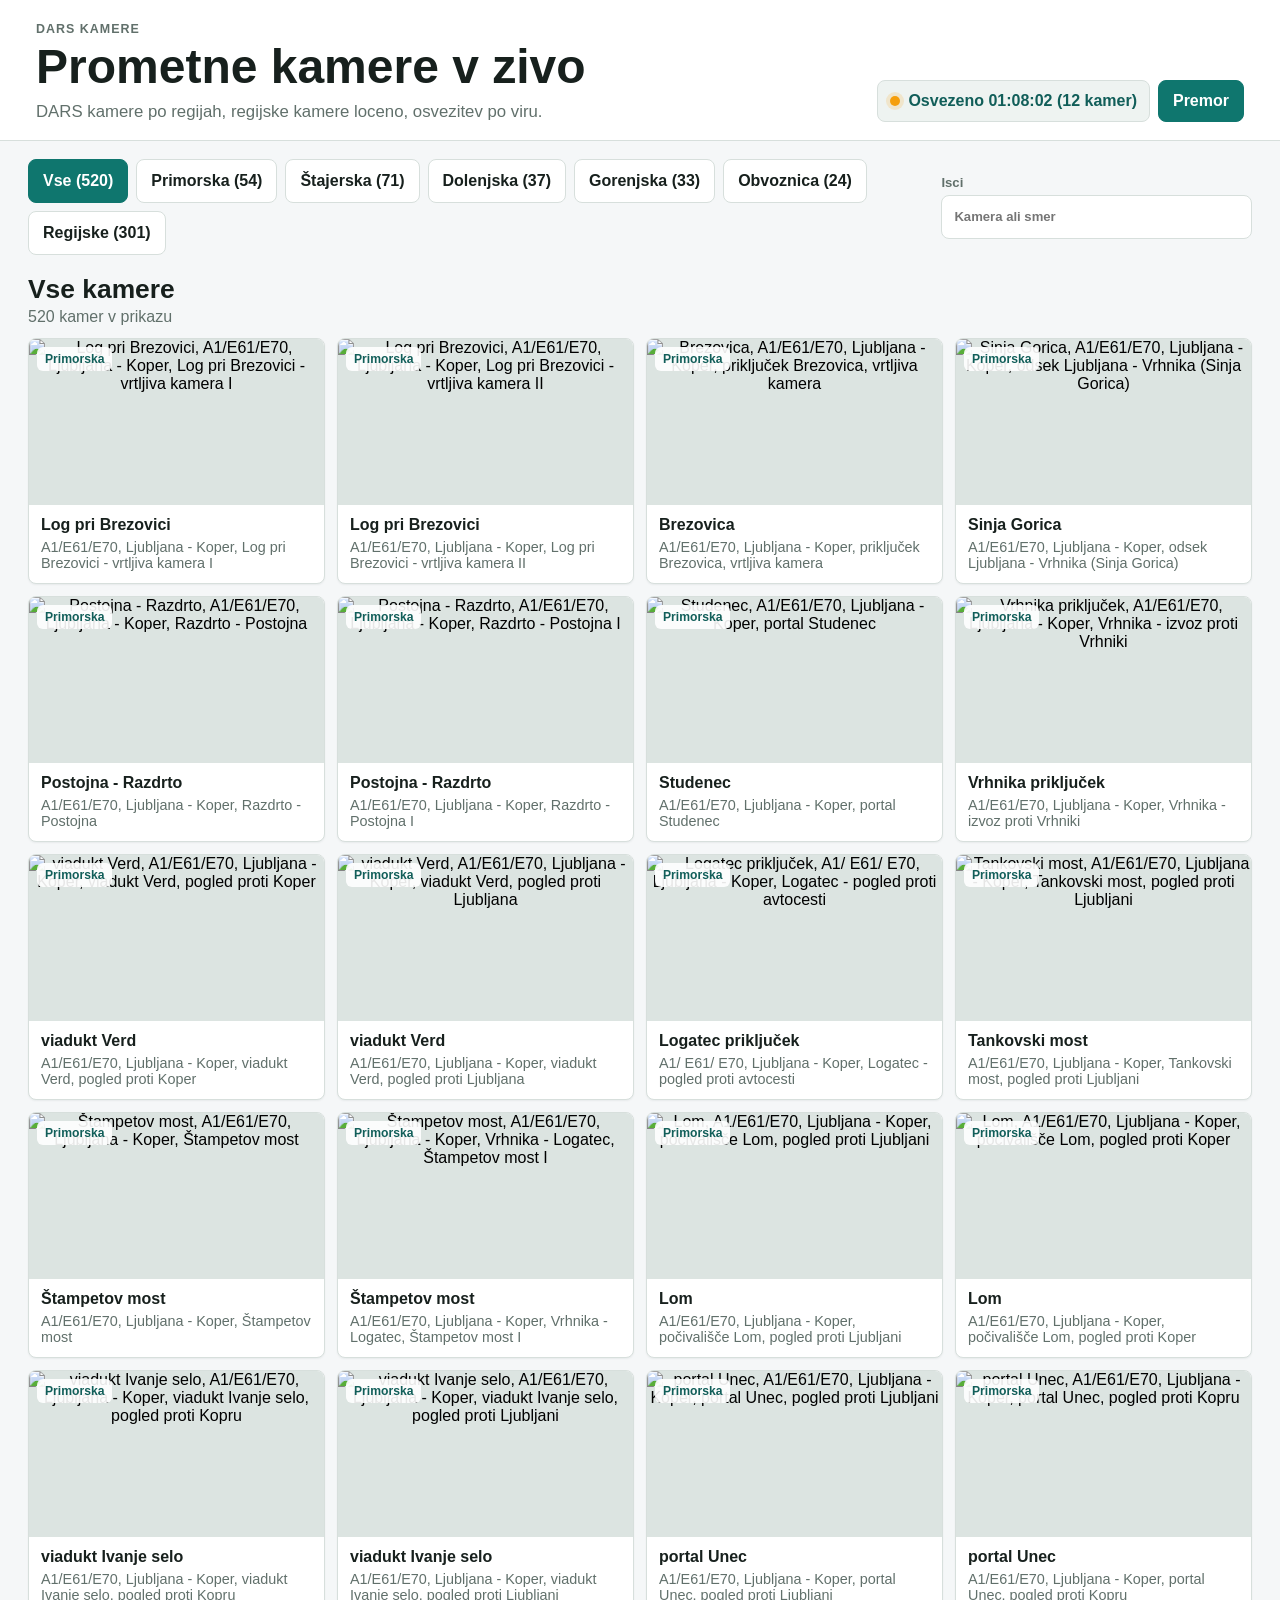
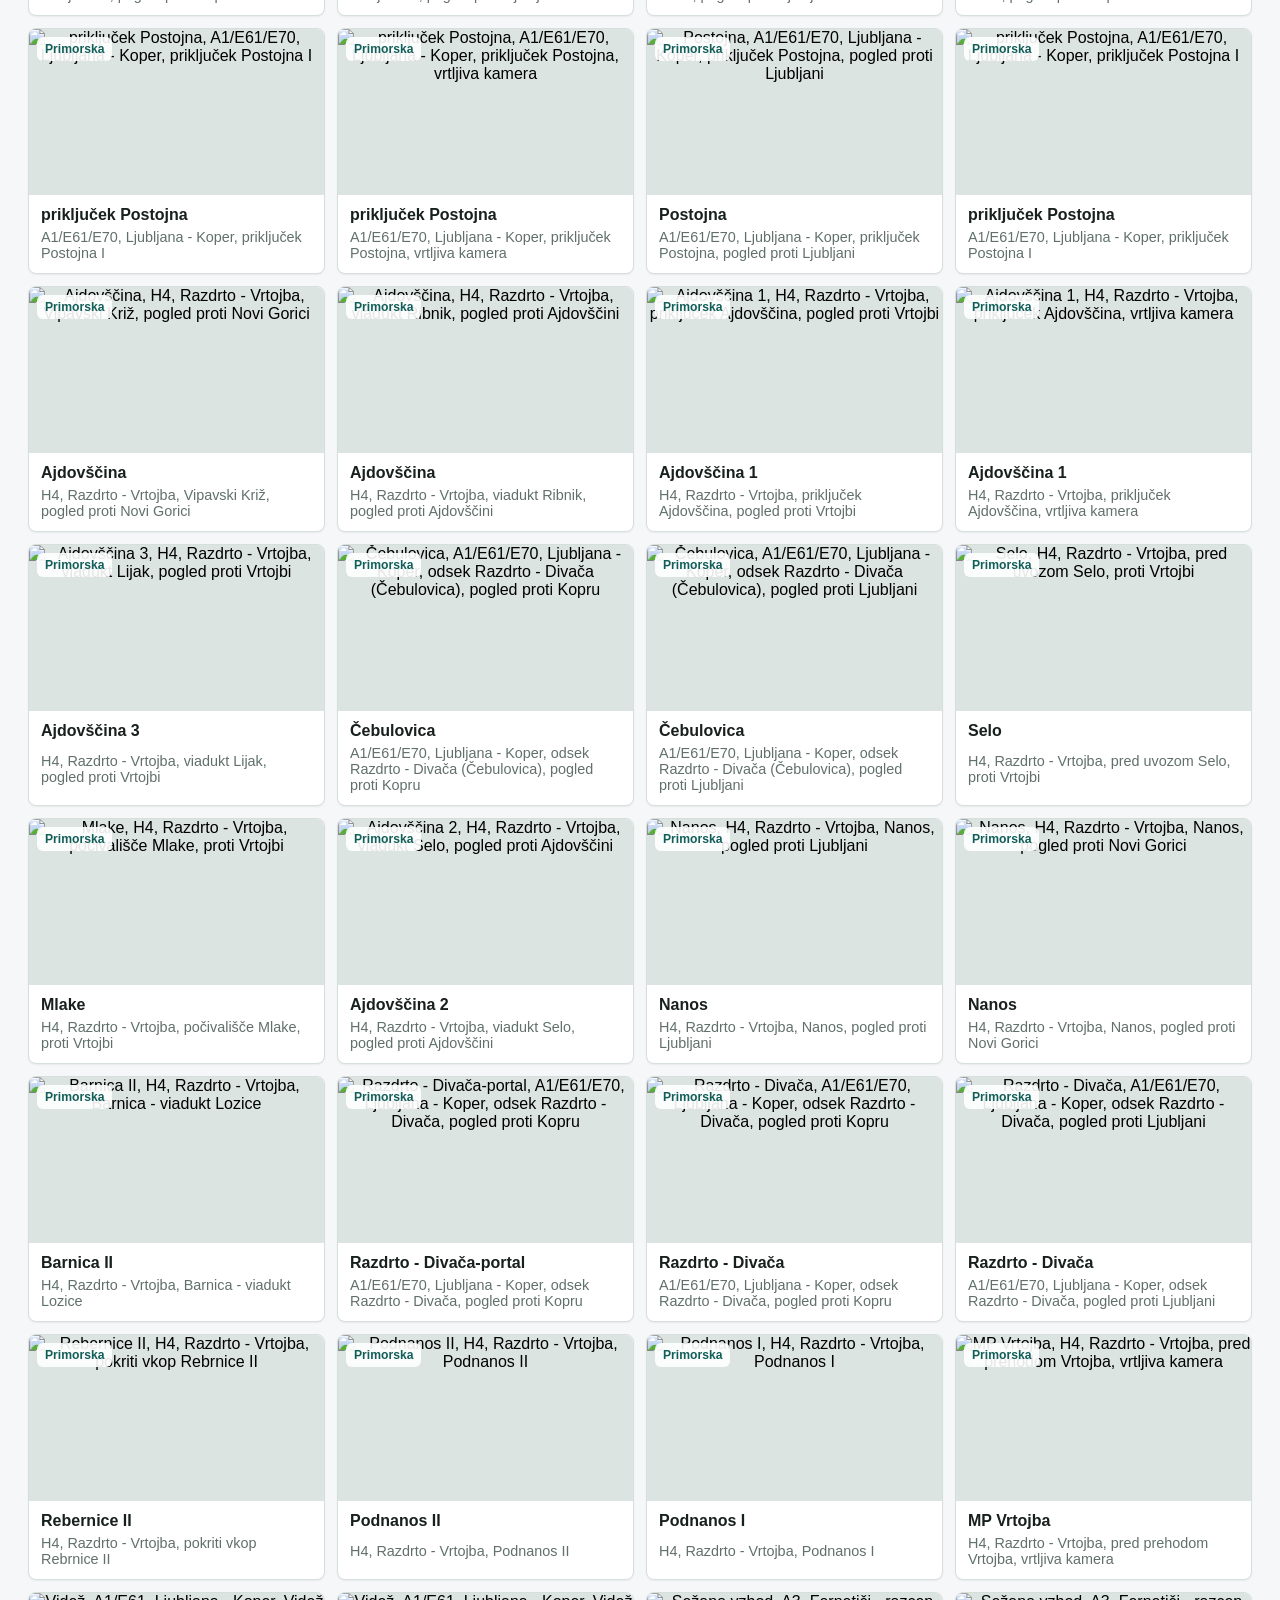
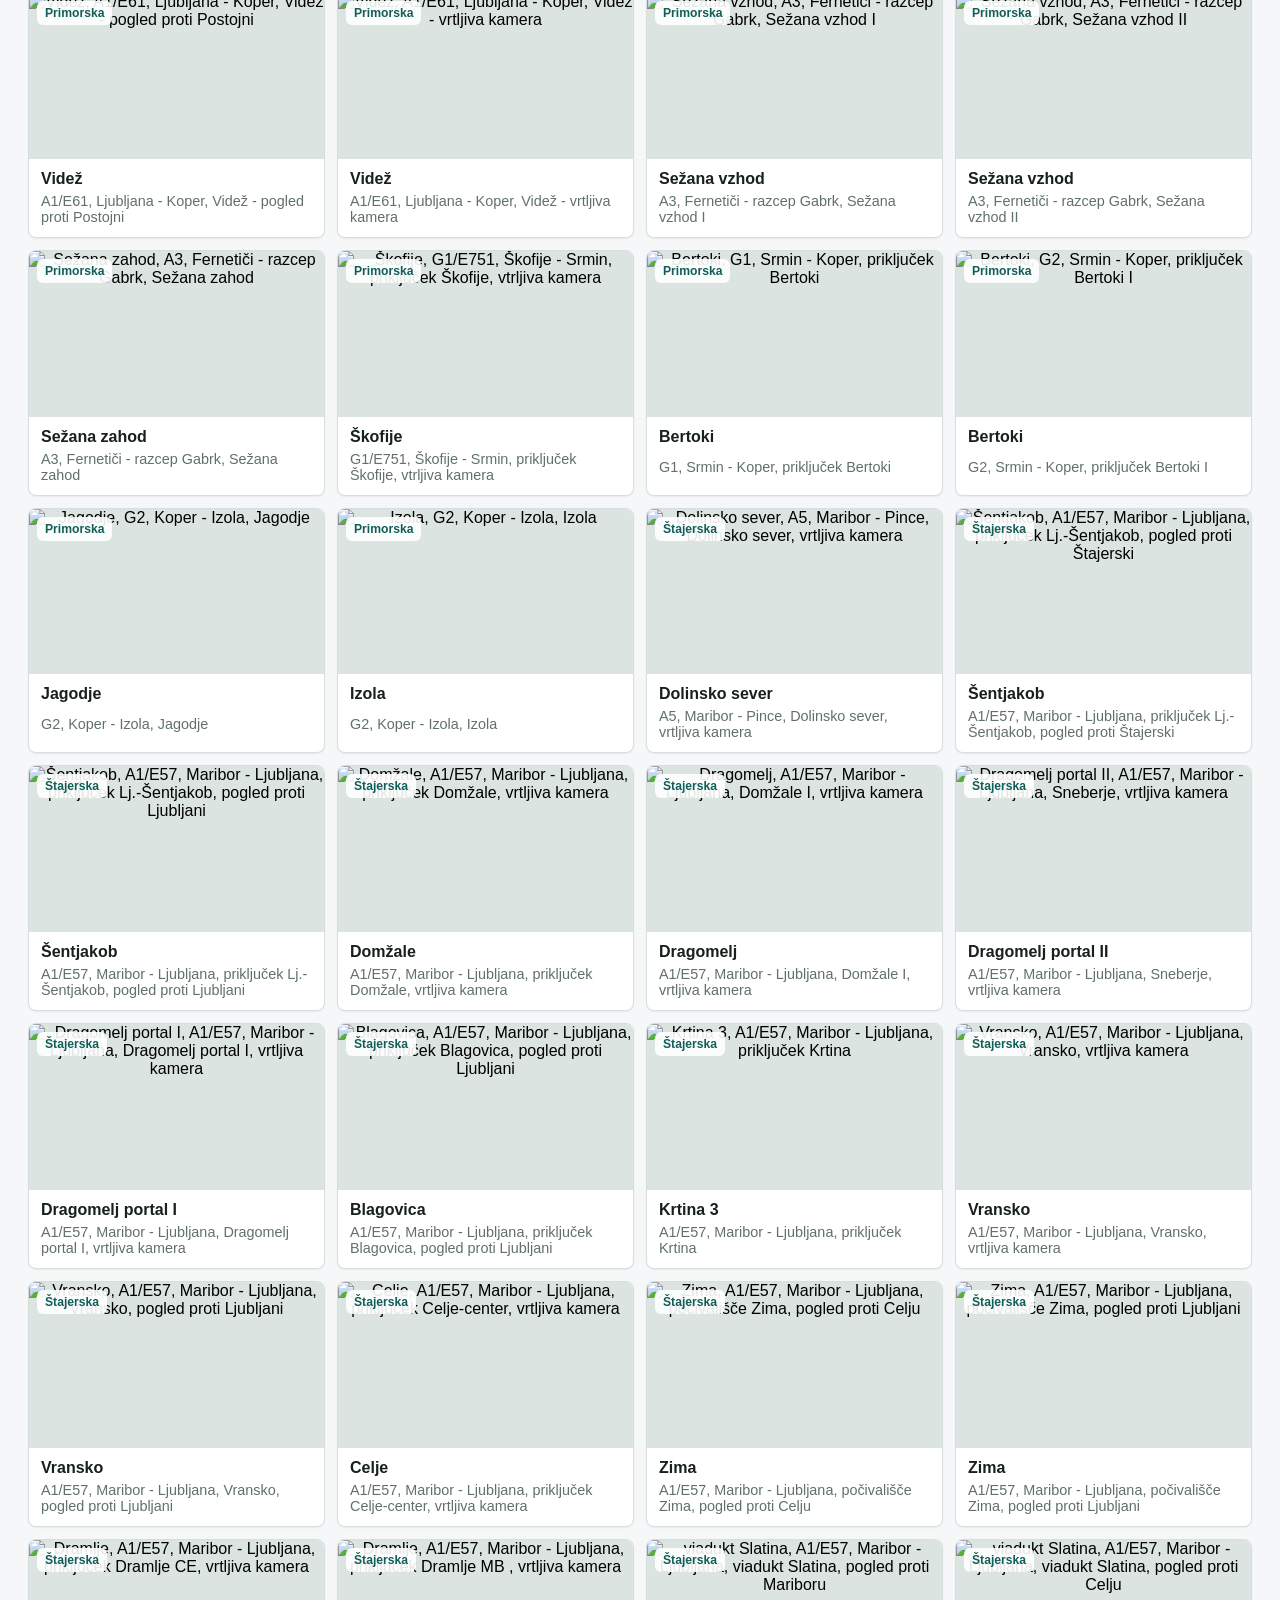
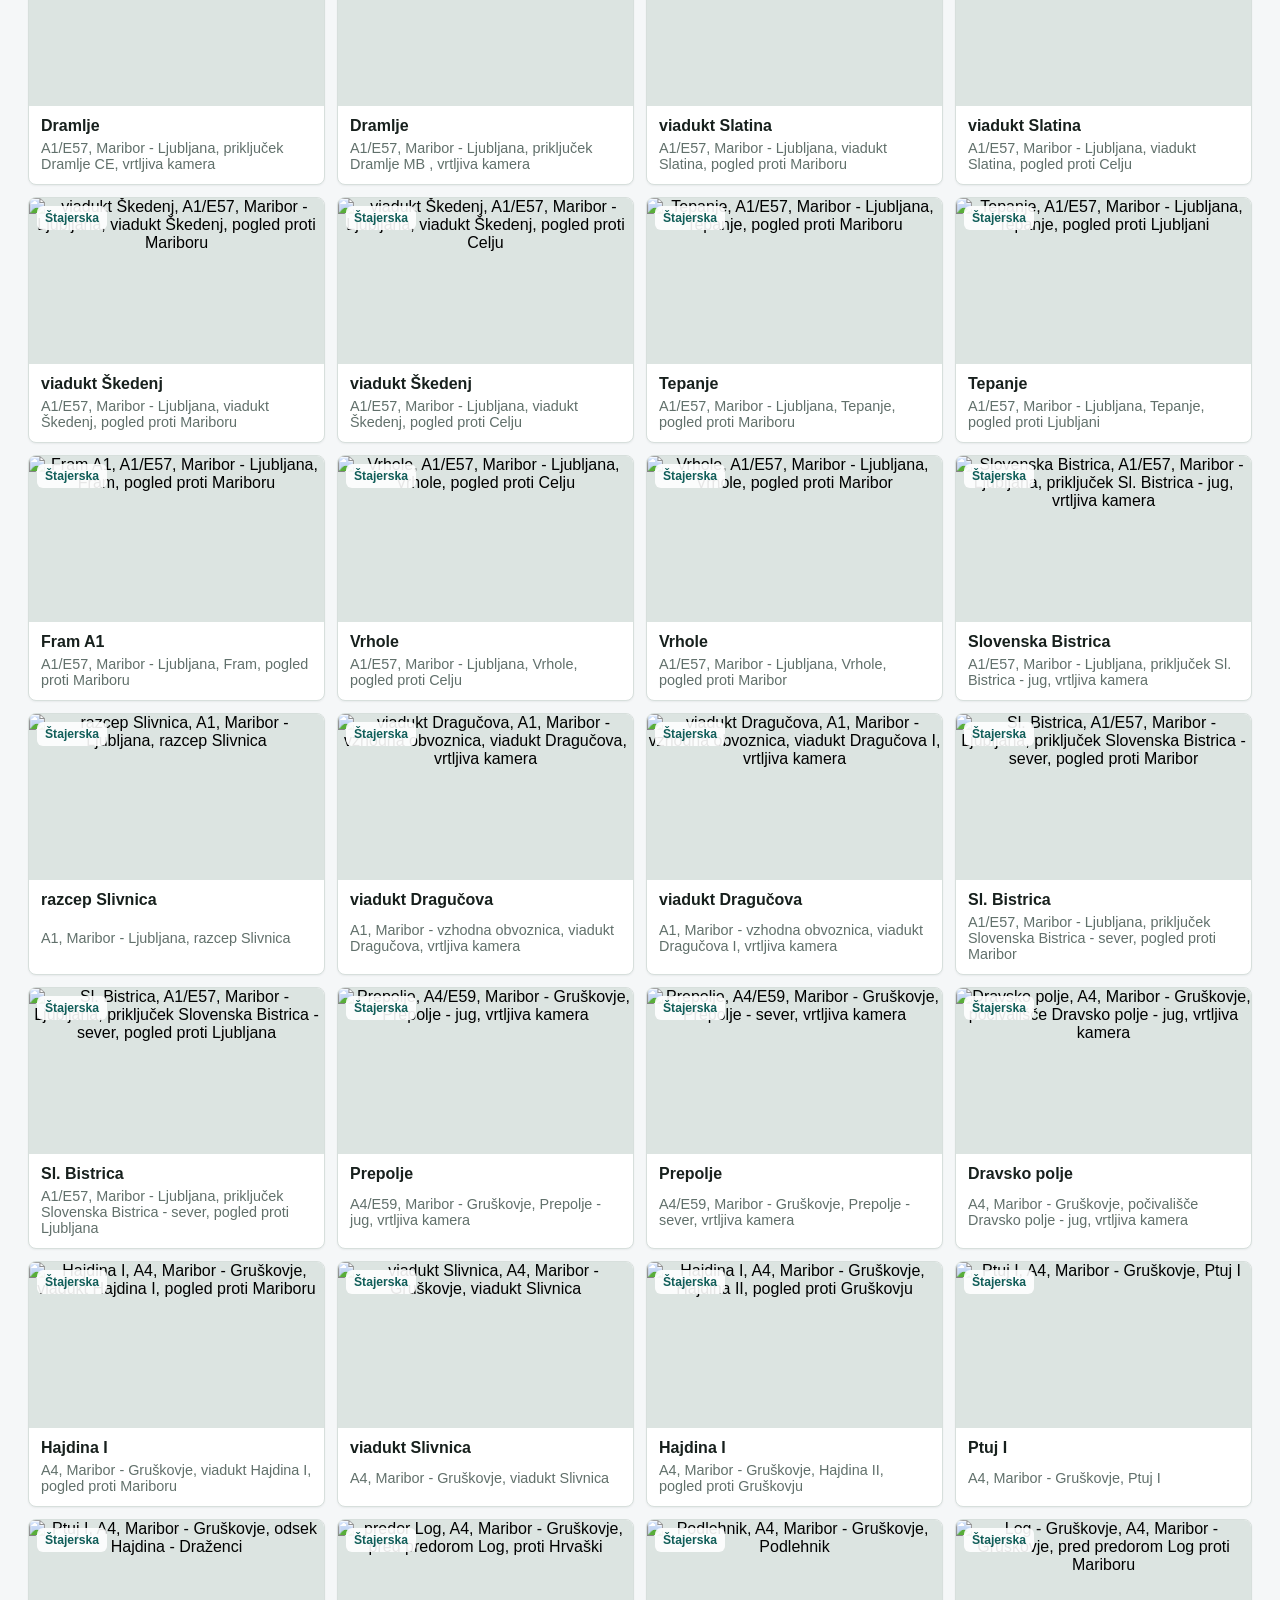
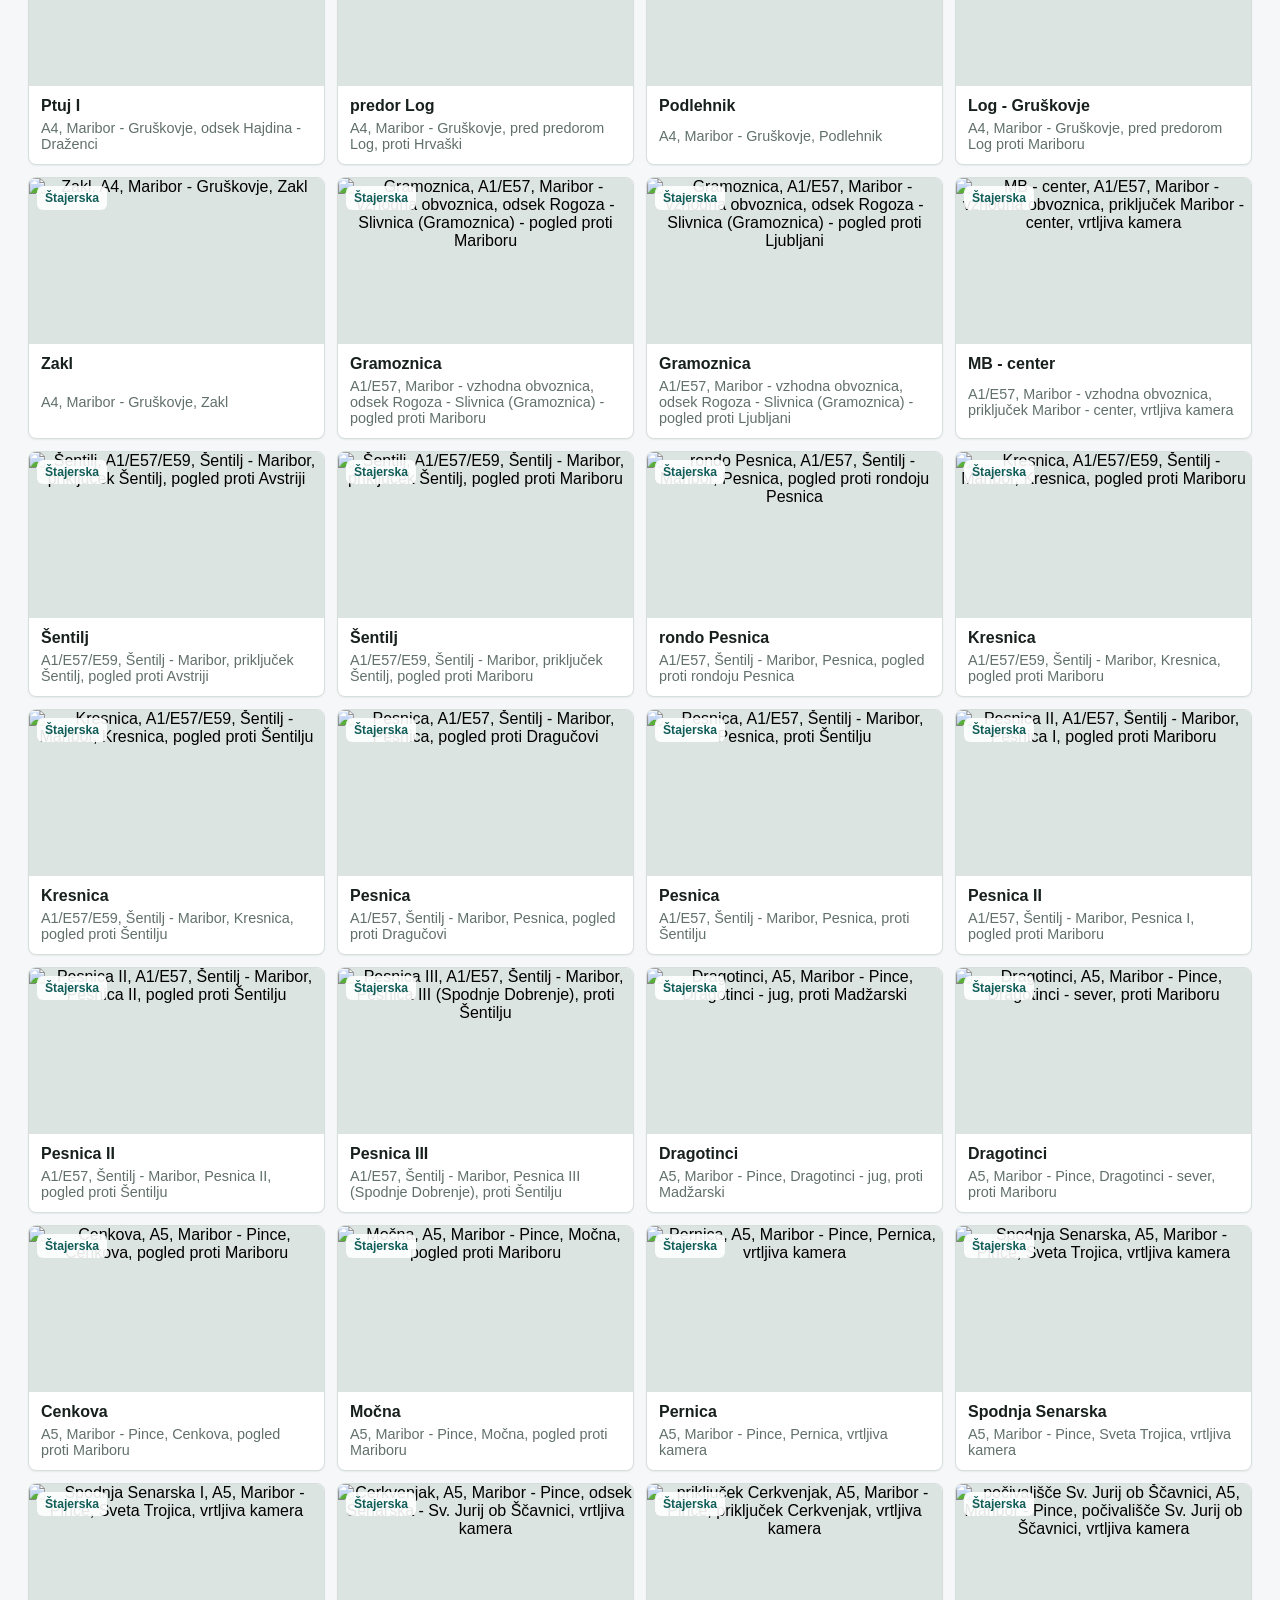
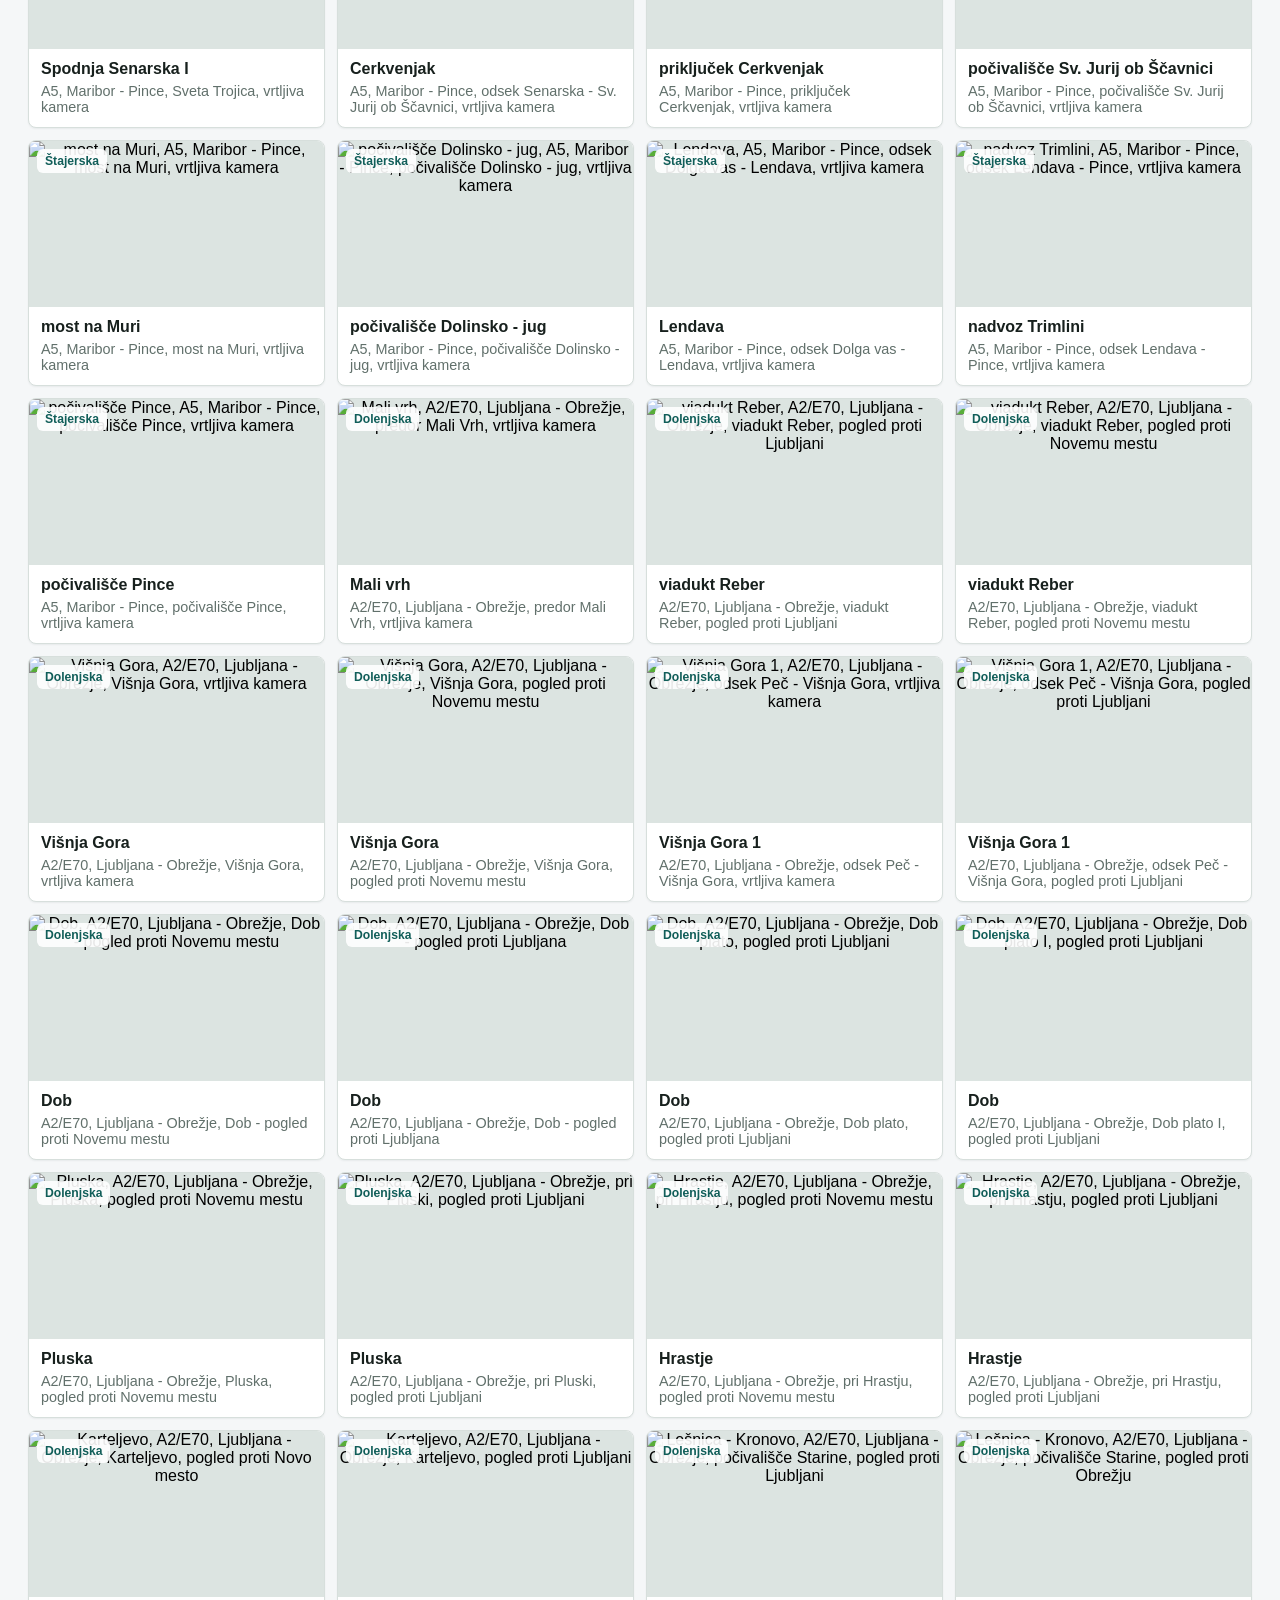
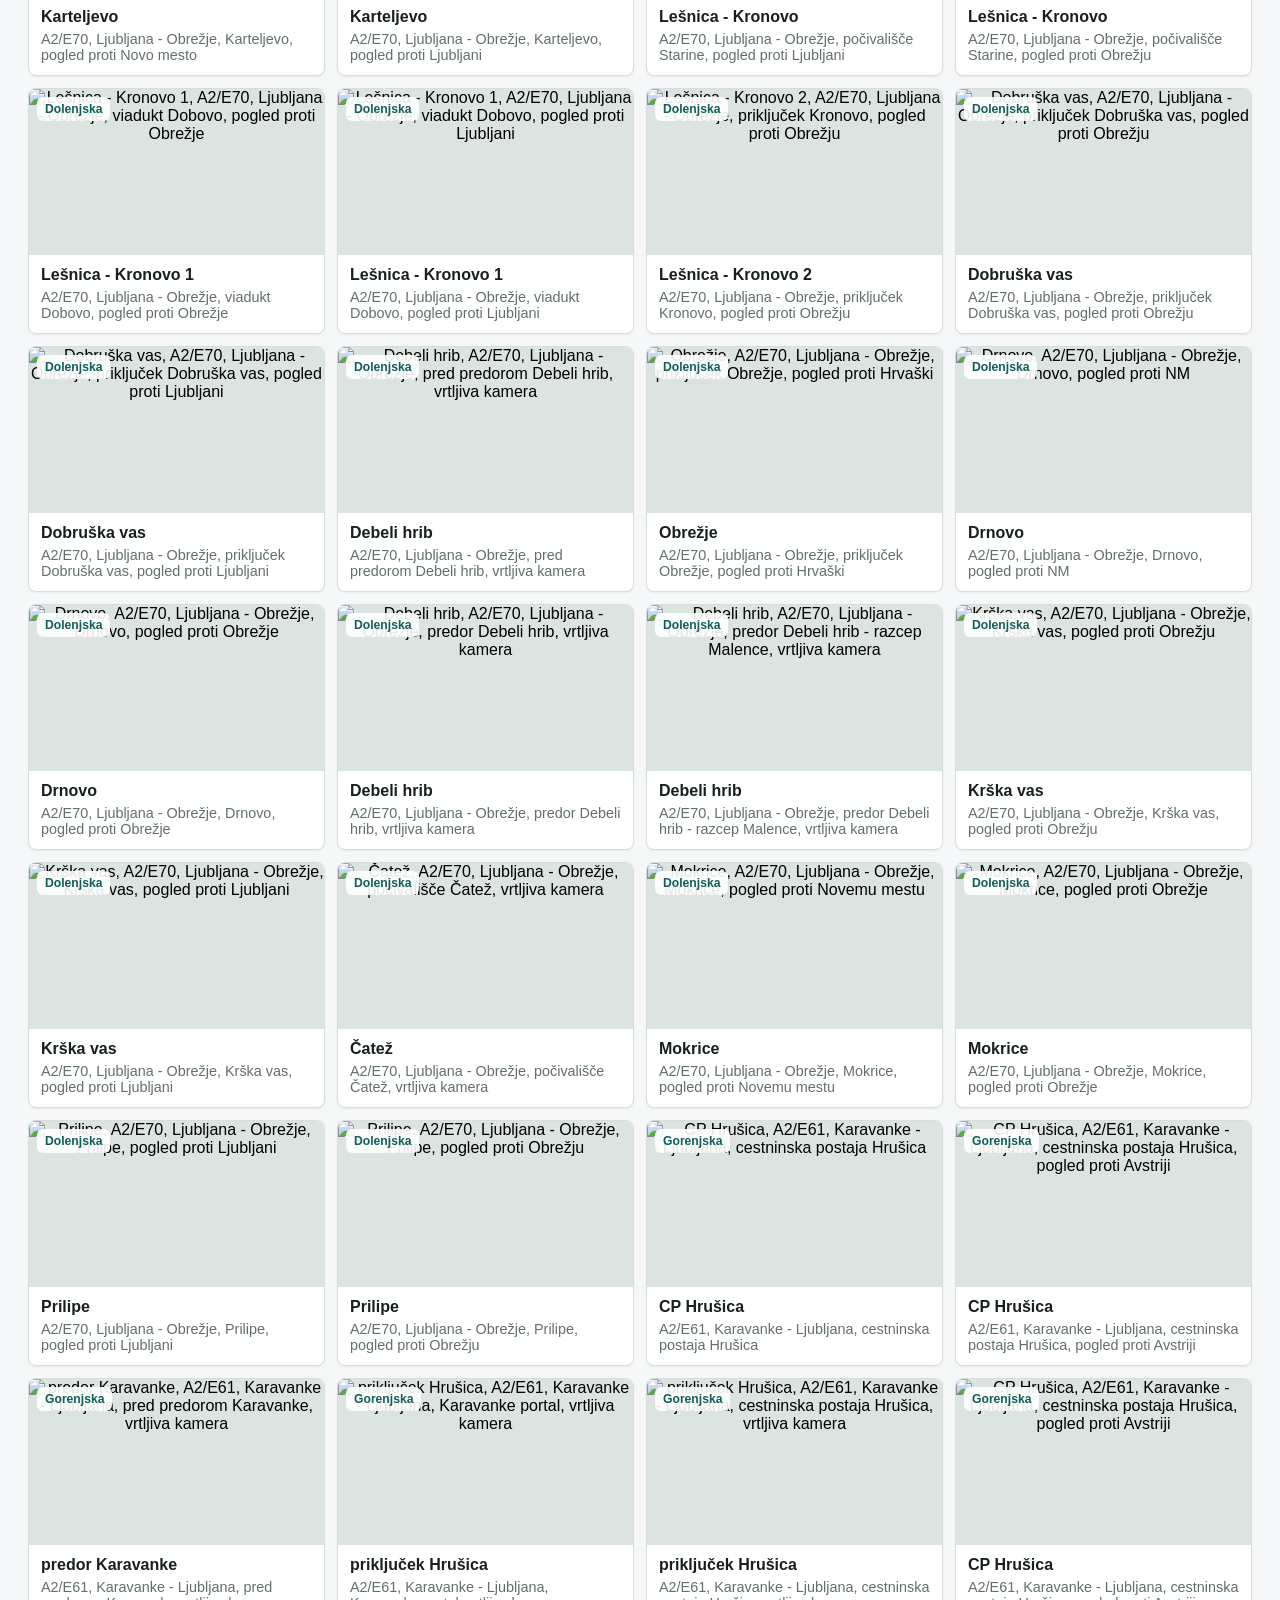
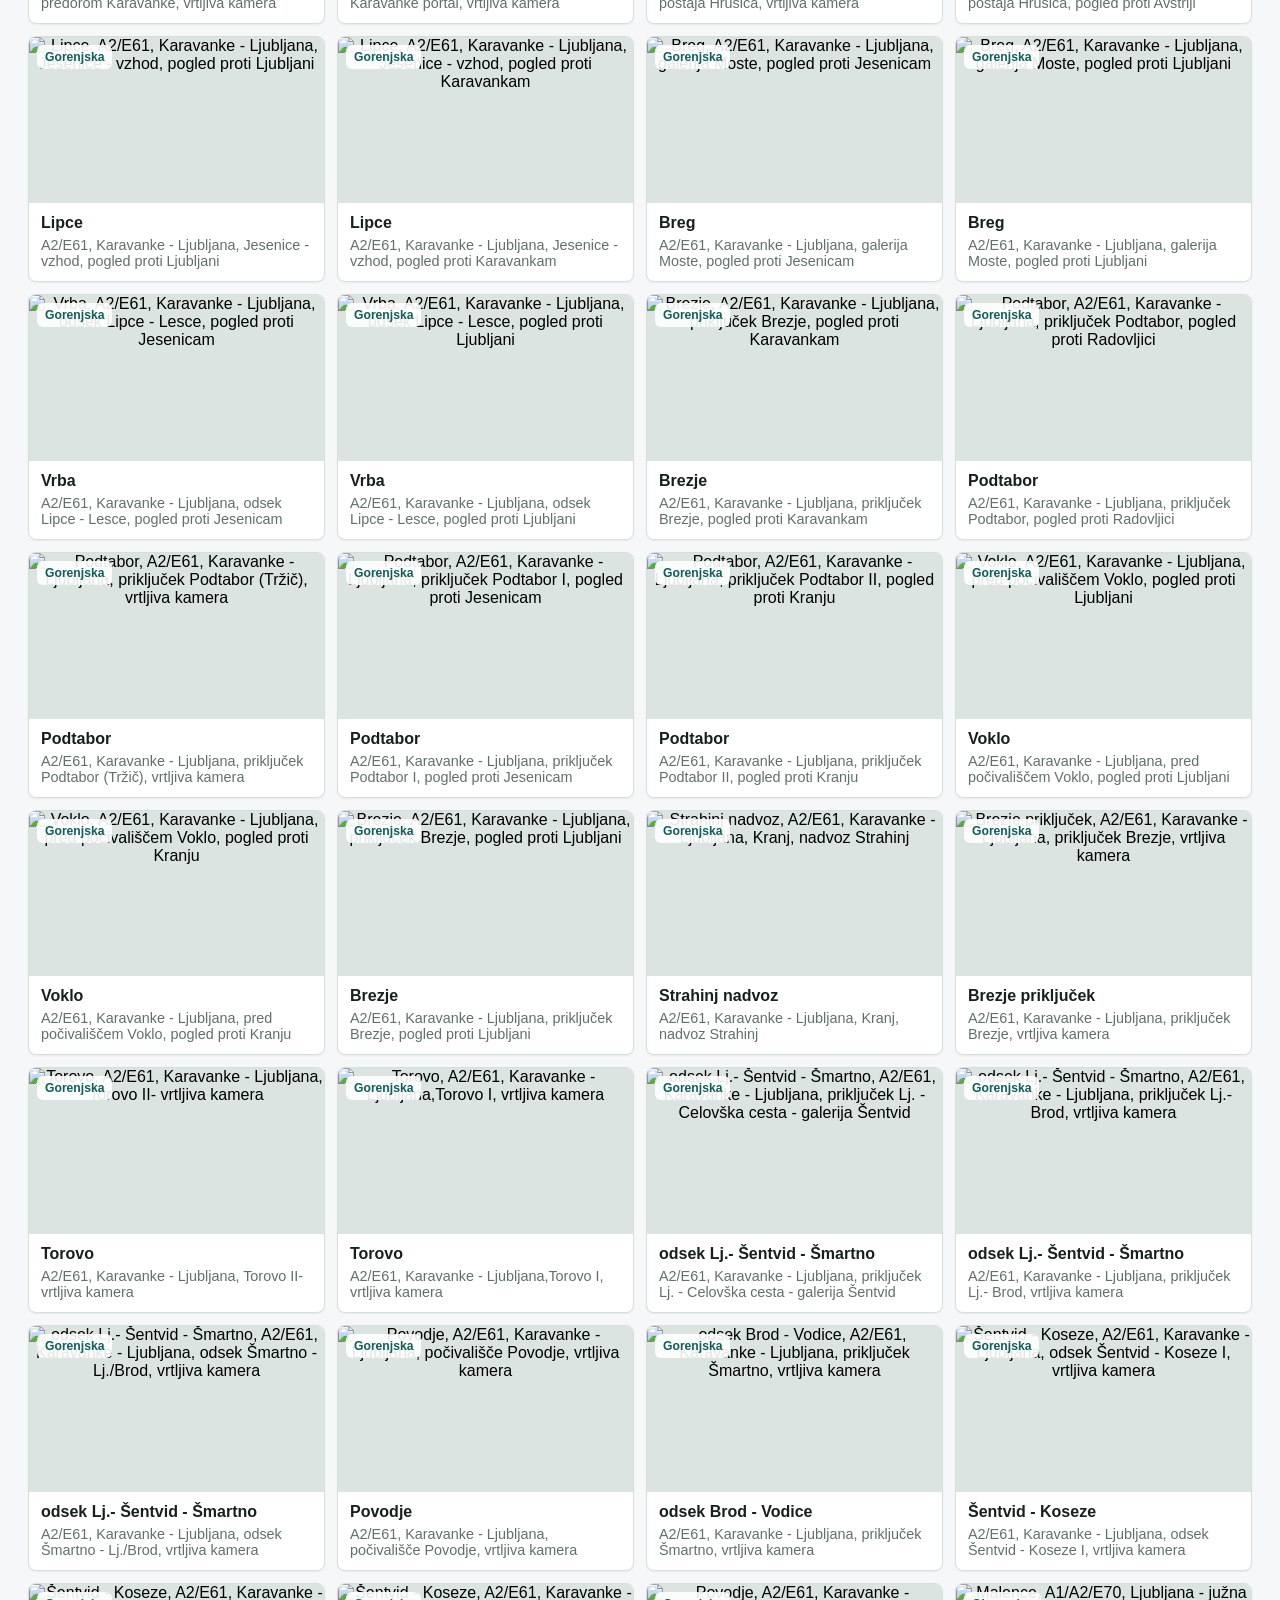
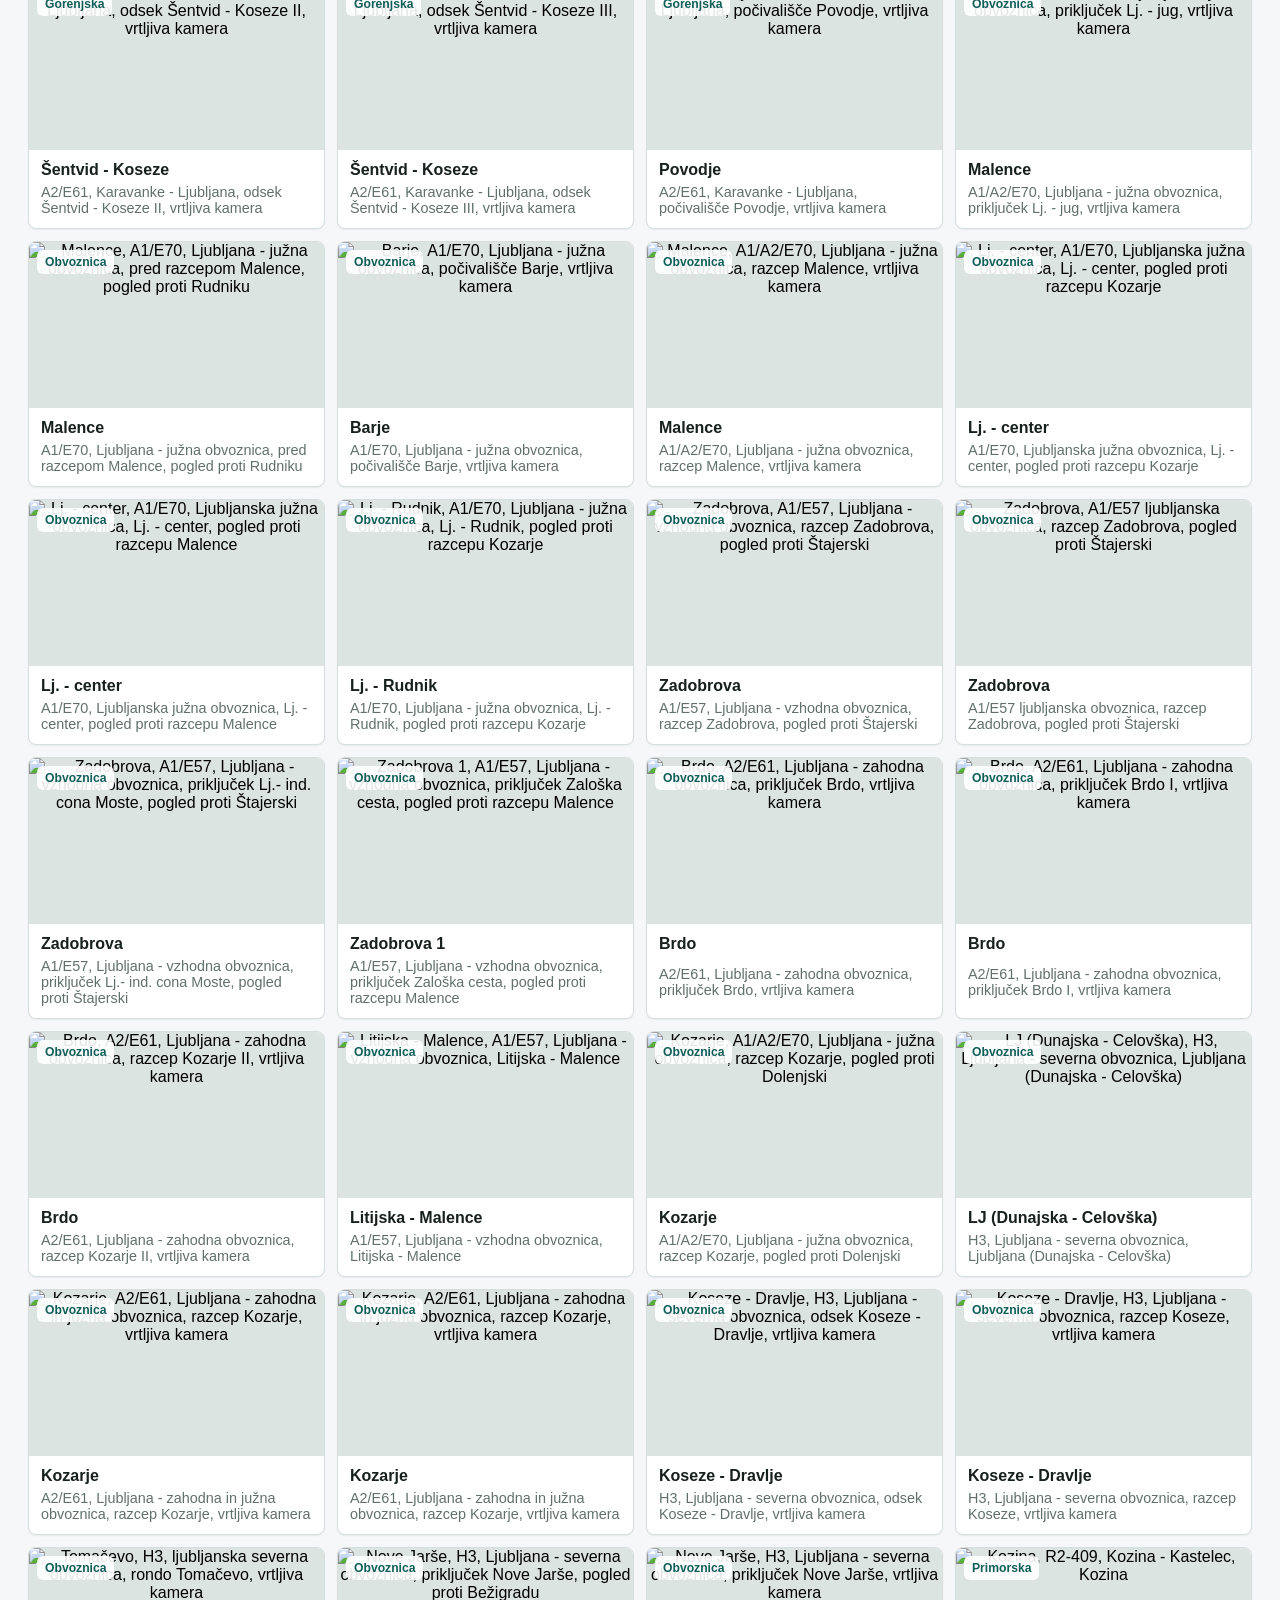
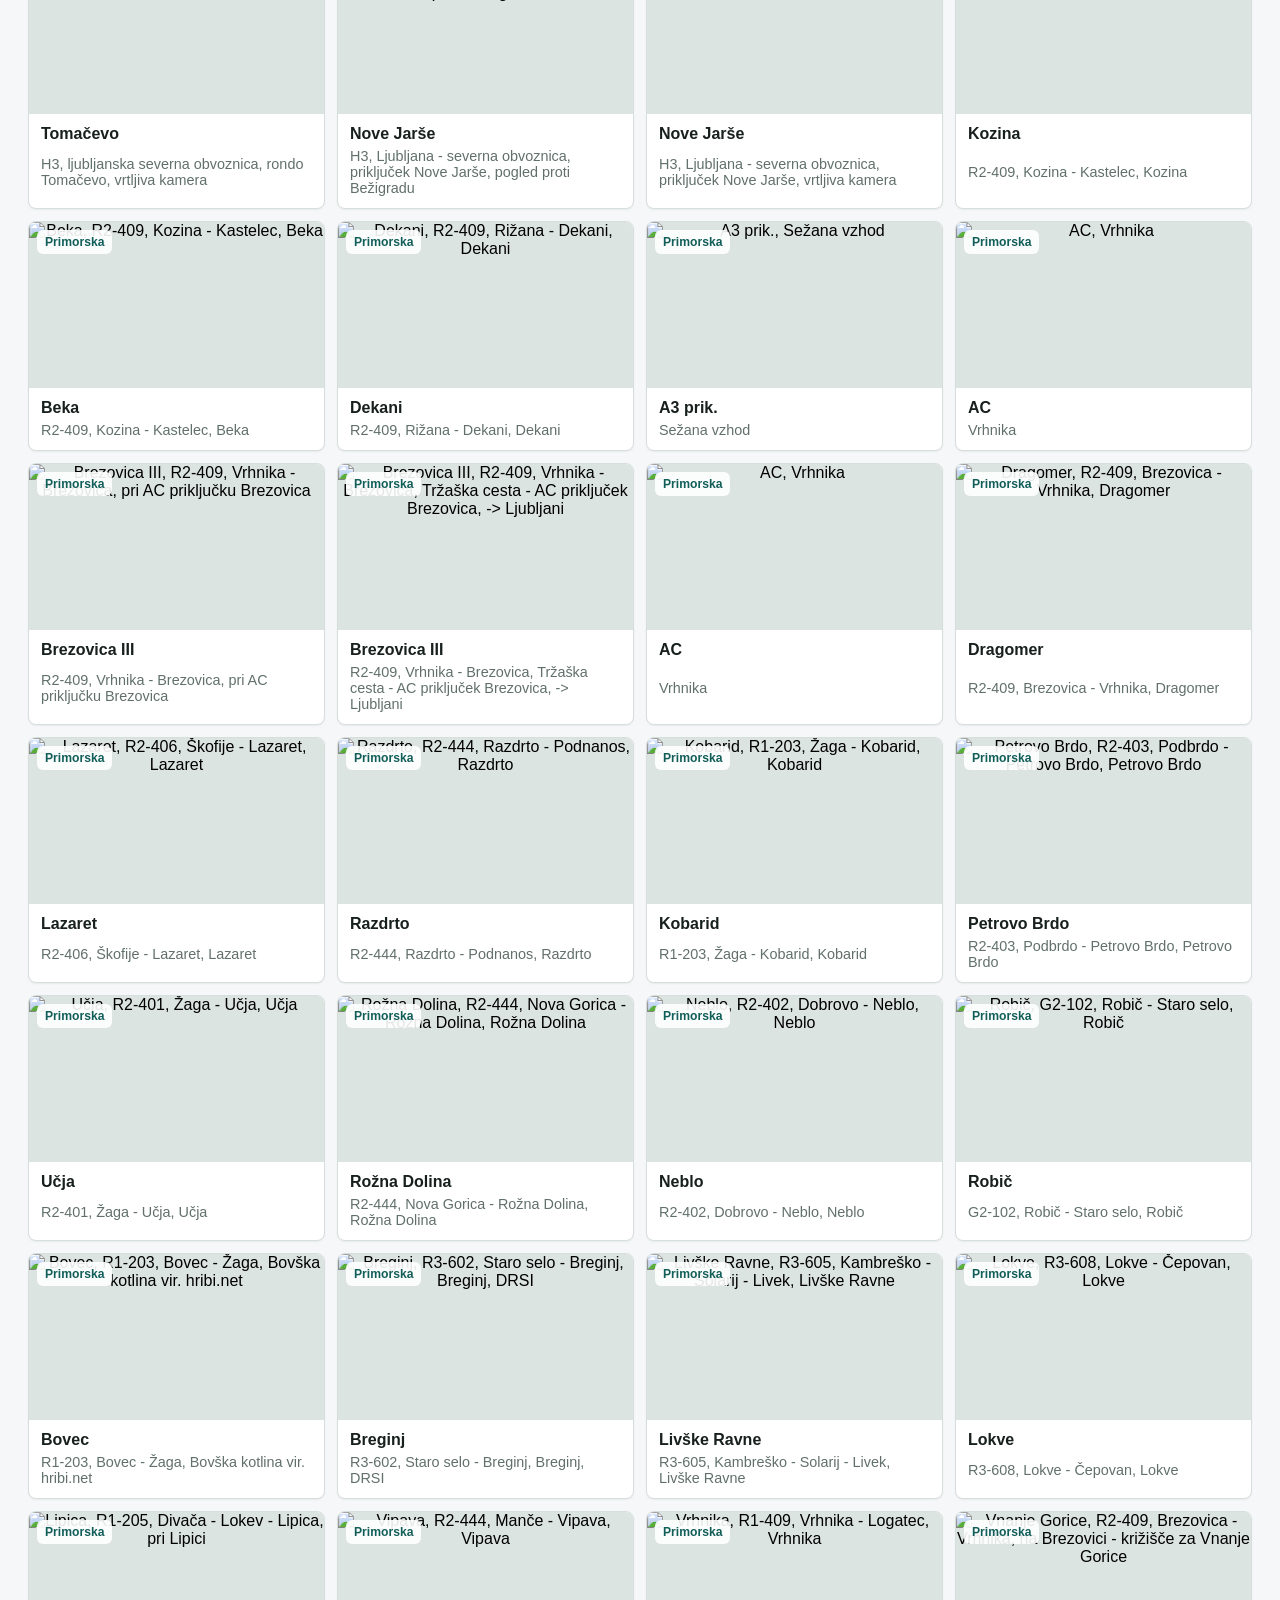
==== index.html @ d80dd875 "v2 push v1 moved into /old" ====
<!DOCTYPE html>
<html lang="sl">
<head>
    <meta charset="UTF-8">
    <meta name="viewport" content="width=device-width, initial-scale=1.0">
    <title>DARS kamere v zivo</title>
    <link rel="stylesheet" href="styles.css">
</head>
<body>
    <header class="app-header">
        <div class="header-copy">
            <p class="eyebrow">DARS kamere</p>
            <h1>Prometne kamere v zivo</h1>
            <p class="summary">DARS kamere po regijah, regijske kamere loceno, osvezitev po viru.</p>
        </div>
        <div class="header-actions">
            <div class="live-status" aria-live="polite">
                <span class="status-dot" aria-hidden="true"></span>
                <span id="lastUpdated">Osvezuje se...</span>
            </div>
            <button class="pause-button" type="button" id="pauseRefresh" aria-pressed="false">Premor</button>
        </div>
    </header>

    <main class="app-shell">
        <section class="toolbar" aria-label="Izbira avtoceste">
            <div class="road-tabs" id="roadTabs"></div>
            <label class="search-field">
                <span>Isci</span>
                <input id="searchInput" type="search" placeholder="Kamera ali smer">
            </label>
        </section>

        <section class="section-heading">
            <div>
                <h2 id="sectionTitle">Vse kamere</h2>
                <p id="sectionMeta"></p>
            </div>
        </section>

        <section class="camera-grid" id="cameraGrid" aria-live="polite"></section>
        <p class="empty-state" id="emptyState" hidden>Ni kamer za izbrani prikaz.</p>
    </main>

    <div class="modal" id="cameraModal" aria-hidden="true" role="dialog" aria-modal="true" aria-labelledby="modalTitle">
        <div class="modal-backdrop" data-close-modal></div>
        <div class="modal-panel">
            <div class="modal-topbar">
                <div>
                    <p id="modalRoad"></p>
                    <h2 id="modalTitle">Kamera</h2>
                    <span id="modalDirection"></span>
                </div>
                <button class="icon-button" type="button" data-close-modal aria-label="Zapri galerijo">x</button>
            </div>

            <div class="modal-stage">
                <button class="gallery-button previous" type="button" id="previousCamera" aria-label="Prejsnja kamera">&lsaquo;</button>
                <img id="modalImage" src="" alt="">
                <button class="gallery-button next" type="button" id="nextCamera" aria-label="Naslednja kamera">&rsaquo;</button>
            </div>

            <div class="modal-footer">
                <span id="modalCounter"></span>
                <span>Osvezitev vsako sekundo</span>
            </div>
        </div>
    </div>

    <script src="cameras.js"></script>
    <script src="app.js"></script>
</body>
</html>
---- styles.css ----
:root {
    --bg: #f5f7f8;
    --surface: #ffffff;
    --surface-strong: #eef3f1;
    --text: #17201d;
    --muted: #61706b;
    --line: #d7dfdc;
    --accent: #0f766e;
    --accent-strong: #115e59;
    --warning: #f59e0b;
    --shadow: 0 16px 40px rgba(23, 32, 29, 0.12);
}

* {
    box-sizing: border-box;
}

body {
    margin: 0;
    min-height: 100vh;
    font-family: Arial, Helvetica, sans-serif;
    background: var(--bg);
    color: var(--text);
}

button,
input {
    font: inherit;
}

.app-header {
    display: flex;
    align-items: flex-end;
    justify-content: space-between;
    gap: 18px;
    padding: 22px clamp(14px, 4vw, 36px) 18px;
    border-bottom: 1px solid var(--line);
    background: var(--surface);
}

.header-copy {
    max-width: 760px;
}

.eyebrow,
.summary,
.section-heading p,
.modal-topbar p,
.modal-topbar span,
.modal-footer {
    margin: 0;
    color: var(--muted);
}

.eyebrow {
    font-size: 0.78rem;
    font-weight: 700;
    letter-spacing: 0.08em;
    text-transform: uppercase;
}

h1,
h2 {
    margin: 0;
    line-height: 1.12;
}

h1 {
    margin-top: 4px;
    font-size: clamp(1.7rem, 5vw, 3rem);
}

.summary {
    margin-top: 8px;
    font-size: clamp(0.95rem, 2.4vw, 1.05rem);
}

.header-actions {
    flex: 0 0 auto;
    display: flex;
    align-items: center;
    gap: 8px;
}

.live-status {
    display: inline-flex;
    align-items: center;
    gap: 8px;
    min-height: 42px;
    padding: 8px 12px;
    border: 1px solid var(--line);
    border-radius: 8px;
    background: var(--surface-strong);
    color: var(--accent-strong);
    font-weight: 700;
    white-space: nowrap;
}

.status-dot {
    width: 10px;
    height: 10px;
    border-radius: 50%;
    background: var(--warning);
    box-shadow: 0 0 0 4px rgba(245, 158, 11, 0.16);
}

.pause-button {
    min-height: 42px;
    padding: 8px 14px;
    border: 1px solid var(--accent);
    border-radius: 8px;
    background: var(--accent);
    color: #ffffff;
    cursor: pointer;
    font-weight: 700;
}

.pause-button[aria-pressed="true"] {
    border-color: var(--line);
    background: var(--surface);
    color: var(--accent-strong);
}

.app-header.is-paused .status-dot {
    background: var(--muted);
    box-shadow: 0 0 0 4px rgba(97, 112, 107, 0.16);
}

.app-shell {
    width: min(100%, 1480px);
    margin: 0 auto;
    padding: 18px clamp(10px, 3vw, 28px) 32px;
}

.toolbar {
    display: flex;
    align-items: center;
    justify-content: space-between;
    gap: 14px;
    margin-bottom: 20px;
}

.road-tabs {
    display: flex;
    flex-wrap: wrap;
    gap: 8px;
}

.tab-button,
.icon-button,
.gallery-button {
    border: 0;
    cursor: pointer;
}

.tab-button {
    min-height: 44px;
    padding: 10px 14px;
    border: 1px solid var(--line);
    border-radius: 8px;
    background: var(--surface);
    color: var(--text);
    font-weight: 700;
}

.tab-button[aria-pressed="true"] {
    border-color: var(--accent);
    background: var(--accent);
    color: #ffffff;
}

.search-field {
    flex: 0 1 340px;
    display: grid;
    gap: 5px;
    color: var(--muted);
    font-size: 0.82rem;
    font-weight: 700;
}

.search-field input {
    width: 100%;
    min-height: 44px;
    border: 1px solid var(--line);
    border-radius: 8px;
    padding: 10px 12px;
    color: var(--text);
    background: var(--surface);
}

.section-heading {
    display: flex;
    justify-content: space-between;
    align-items: end;
    margin-bottom: 12px;
}

.section-heading h2 {
    font-size: clamp(1.25rem, 3vw, 1.65rem);
}

.section-heading p {
    margin-top: 4px;
}

.camera-grid {
    display: grid;
    grid-template-columns: repeat(auto-fit, minmax(280px, 1fr));
    gap: 12px;
}

.camera-card {
    display: grid;
    grid-template-rows: auto 1fr;
    overflow: hidden;
    min-width: 0;
    border: 1px solid var(--line);
    border-radius: 8px;
    background: var(--surface);
    box-shadow: 0 1px 2px rgba(23, 32, 29, 0.06);
}

.camera-button {
    display: block;
    width: 100%;
    padding: 0;
    border: 0;
    background: #dce4e1;
    cursor: pointer;
}

.camera-frame {
    position: relative;
    aspect-ratio: 16 / 9;
    overflow: hidden;
}

.camera-frame img {
    width: 100%;
    height: 100%;
    display: block;
    object-fit: cover;
}

.camera-badge {
    position: absolute;
    left: 8px;
    top: 8px;
    padding: 5px 8px;
    border-radius: 6px;
    background: rgba(255, 255, 255, 0.9);
    color: var(--accent-strong);
    font-size: 0.76rem;
    font-weight: 700;
}

.camera-info {
    display: grid;
    gap: 4px;
    padding: 10px 12px 12px;
}

.camera-info h3 {
    margin: 0;
    font-size: 1rem;
    line-height: 1.25;
}

.camera-info p {
    margin: 0;
    color: var(--muted);
    font-size: 0.9rem;
}

.empty-state {
    margin: 28px 0 0;
    padding: 18px;
    border: 1px dashed var(--line);
    border-radius: 8px;
    color: var(--muted);
    text-align: center;
}

.modal {
    position: fixed;
    inset: 0;
    z-index: 10;
    display: none;
    padding: 12px;
}

.modal.is-open {
    display: grid;
    place-items: center;
}

.modal-backdrop {
    position: absolute;
    inset: 0;
    background: rgba(8, 13, 12, 0.82);
}

.modal-panel {
    position: relative;
    z-index: 1;
    display: grid;
    grid-template-rows: auto minmax(0, 1fr) auto;
    width: min(100%, 1180px);
    max-height: calc(100svh - 24px);
    overflow: hidden;
    border-radius: 8px;
    background: #0b1110;
    box-shadow: var(--shadow);
}

.modal-topbar,
.modal-footer {
    display: flex;
    align-items: center;
    justify-content: space-between;
    gap: 12px;
    padding: 12px 14px;
}

.modal-topbar {
    color: #ffffff;
}

.modal-topbar h2 {
    margin-top: 2px;
    font-size: clamp(1.1rem, 4vw, 1.45rem);
}

.modal-topbar p,
.modal-topbar span,
.modal-footer {
    color: #b8c4c0;
}

.icon-button {
    flex: 0 0 auto;
    width: 44px;
    height: 44px;
    border-radius: 50%;
    background: rgba(255, 255, 255, 0.12);
    color: #ffffff;
    font-size: 1.35rem;
    line-height: 1;
}

.modal-stage {
    position: relative;
    display: grid;
    place-items: center;
    min-height: 220px;
    background: #050807;
    touch-action: pan-y;
}

.modal-stage img {
    width: 100%;
    max-height: calc(100svh - 160px);
    display: block;
    object-fit: contain;
}

.gallery-button {
    position: absolute;
    top: 50%;
    transform: translateY(-50%);
    z-index: 2;
    width: 46px;
    height: 64px;
    border-radius: 8px;
    background: rgba(255, 255, 255, 0.16);
    color: #ffffff;
    font-size: 2.6rem;
    line-height: 1;
}

.gallery-button.previous {
    left: 10px;
}

.gallery-button.next {
    right: 10px;
}

.modal-footer {
    font-size: 0.9rem;
}

@media (max-width: 820px) {
    .app-header,
    .toolbar {
        align-items: stretch;
        flex-direction: column;
    }

    .header-actions,
    .live-status,
    .search-field {
        width: 100%;
    }

    .header-actions {
        flex-direction: column;
        align-items: stretch;
    }

    .pause-button {
        width: 100%;
    }

    .road-tabs {
        display: grid;
        grid-template-columns: 1fr;
    }

    .camera-grid {
        grid-template-columns: 1fr;
    }

    .modal {
        padding: 0;
    }

    .modal-panel {
        width: 100%;
        height: 100svh;
        max-height: none;
        border-radius: 0;
    }

    .modal-topbar,
    .modal-footer {
        padding: 10px;
    }

    .modal-stage img {
        max-height: calc(100svh - 150px);
    }

    .gallery-button {
        width: 42px;
        height: 56px;
        font-size: 2.2rem;
    }
}

@media (max-width: 420px) {
    .app-shell {
        padding-left: 8px;
        padding-right: 8px;
    }

    .tab-button {
        padding-left: 10px;
        padding-right: 10px;
    }

    .camera-info {
        padding: 9px 10px 10px;
    }
}
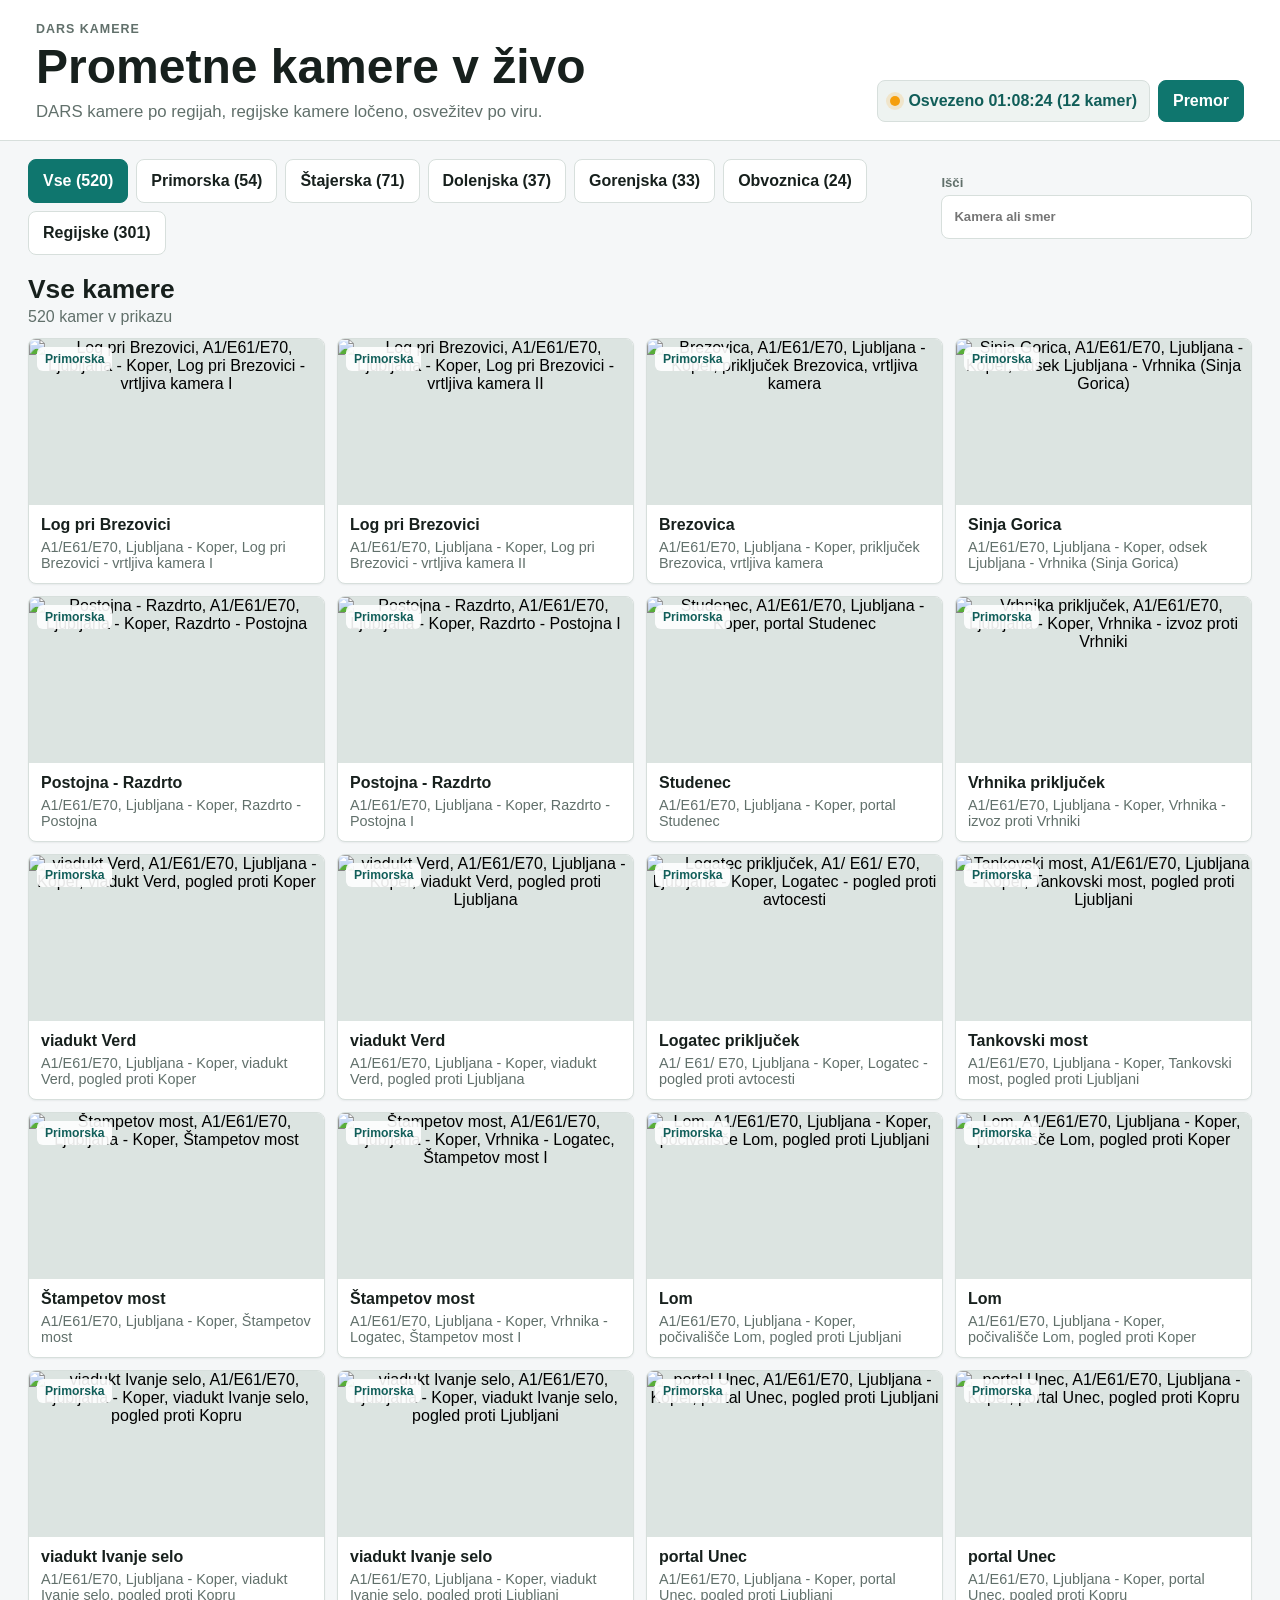
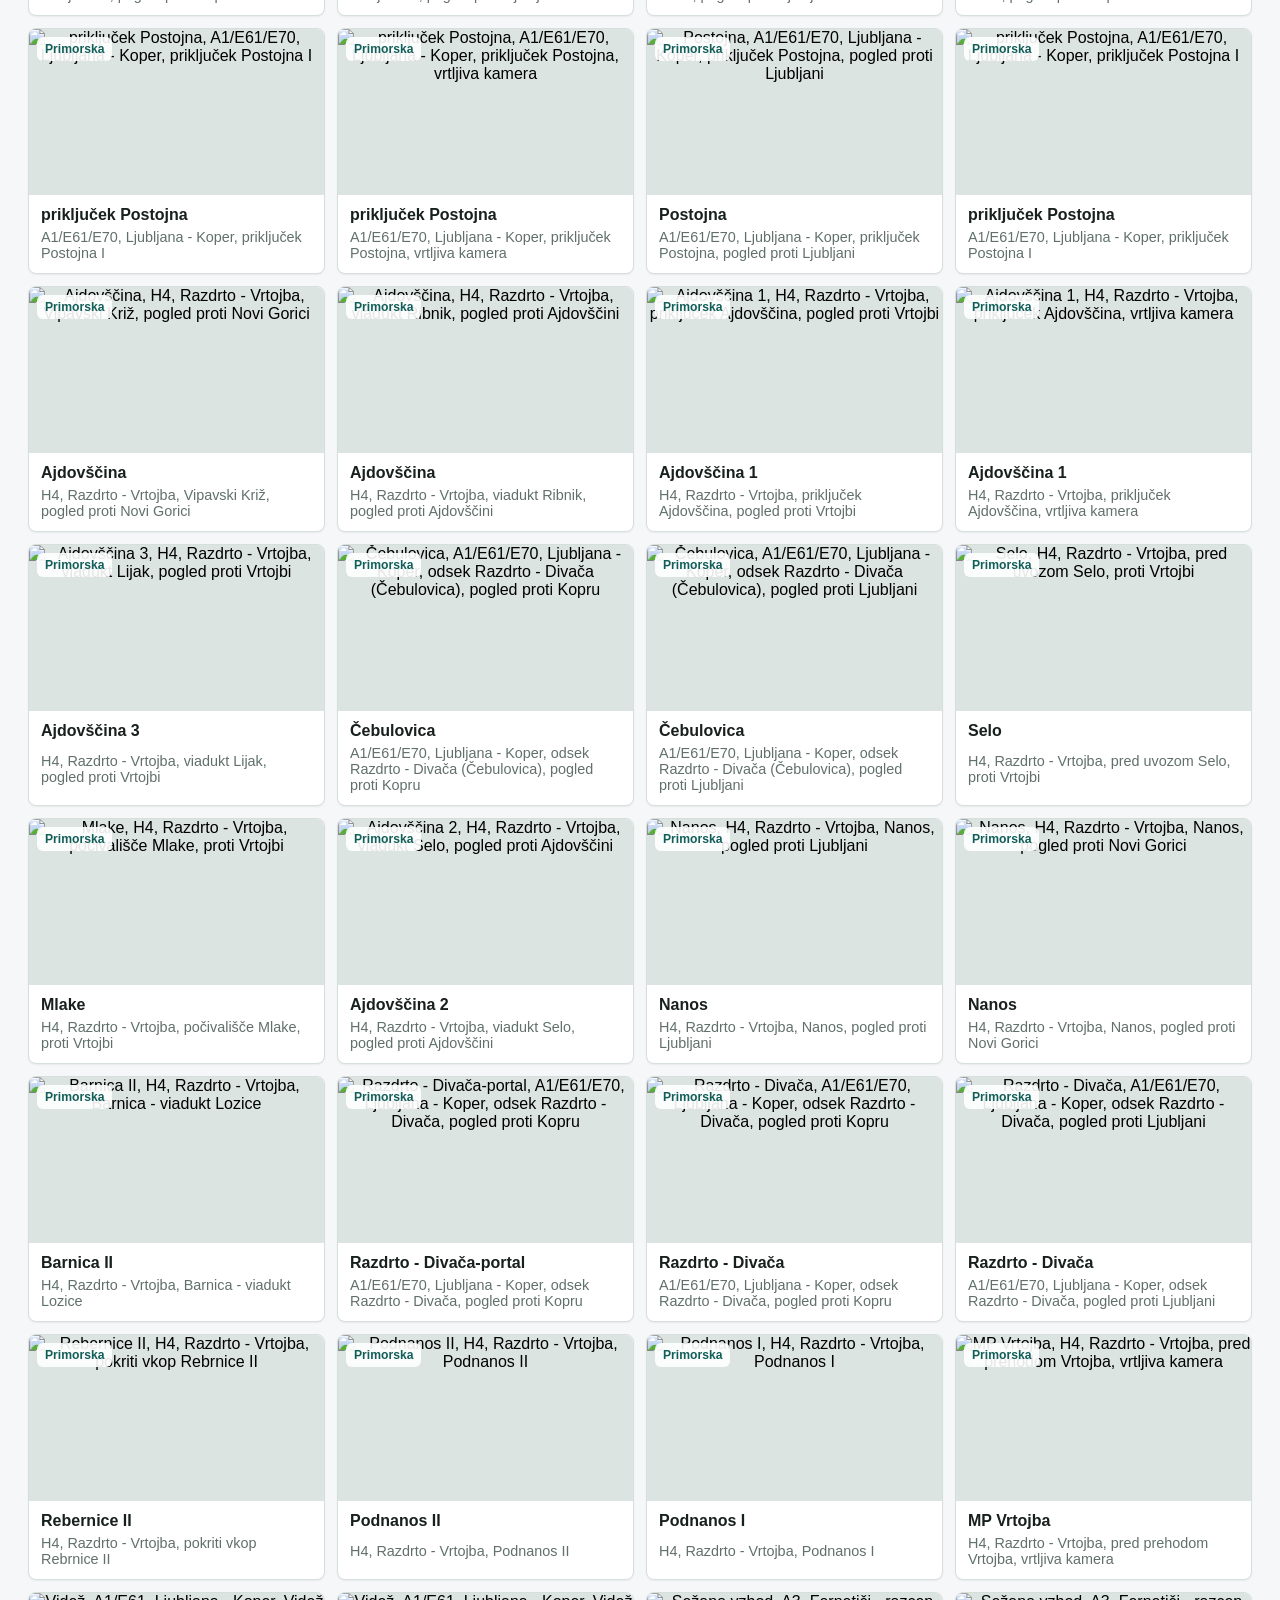
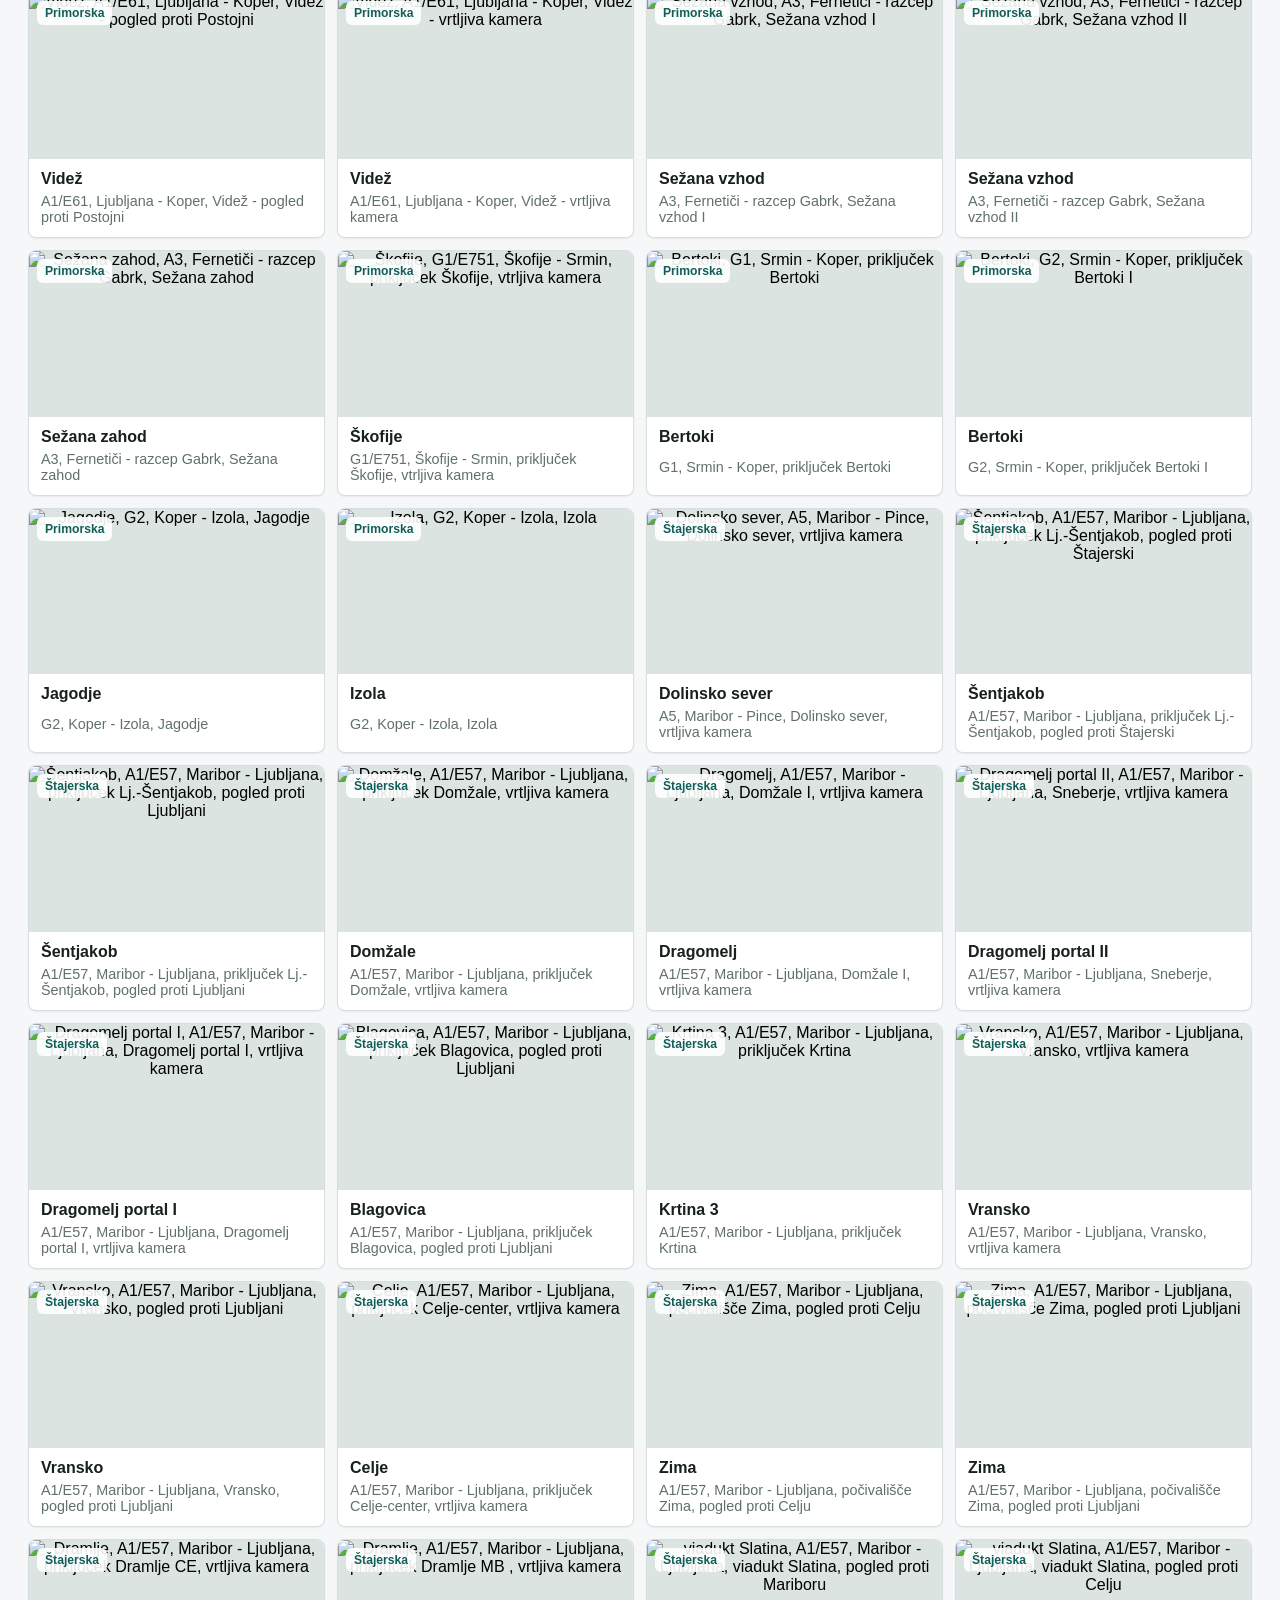
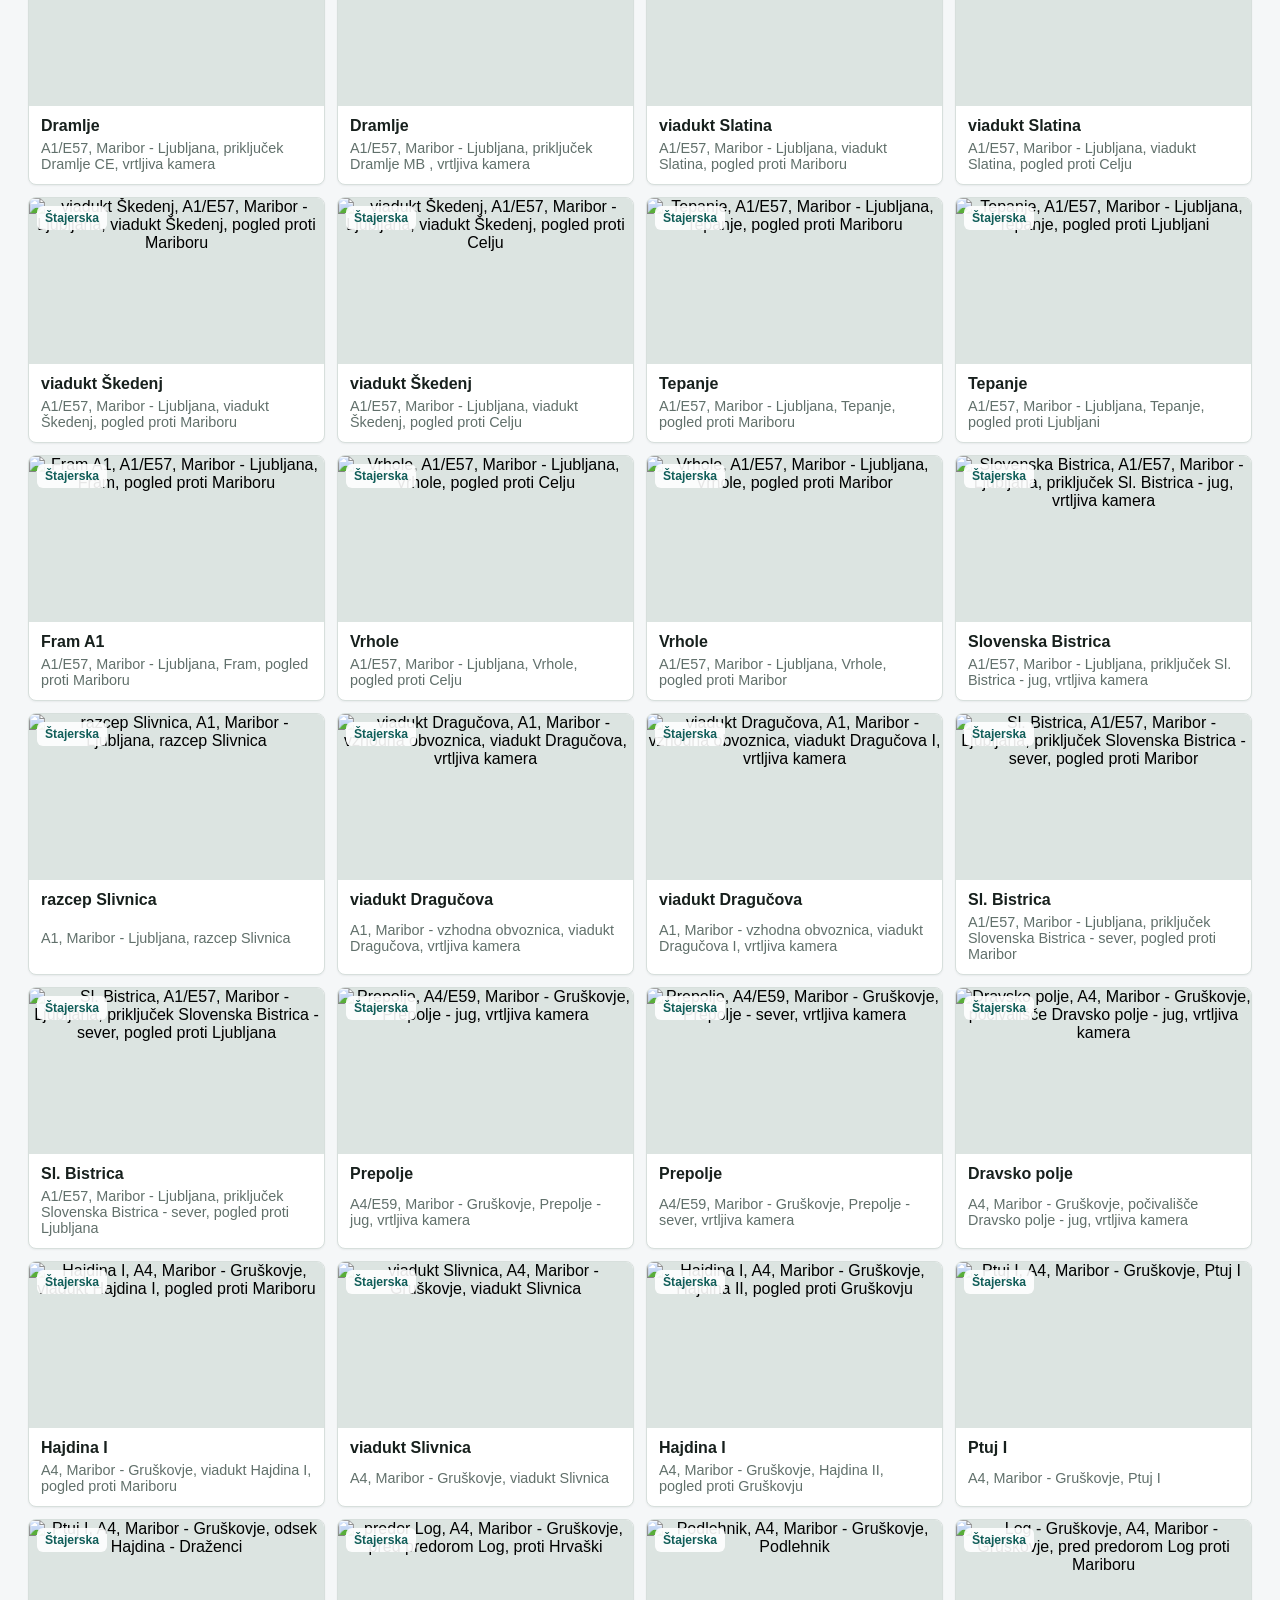
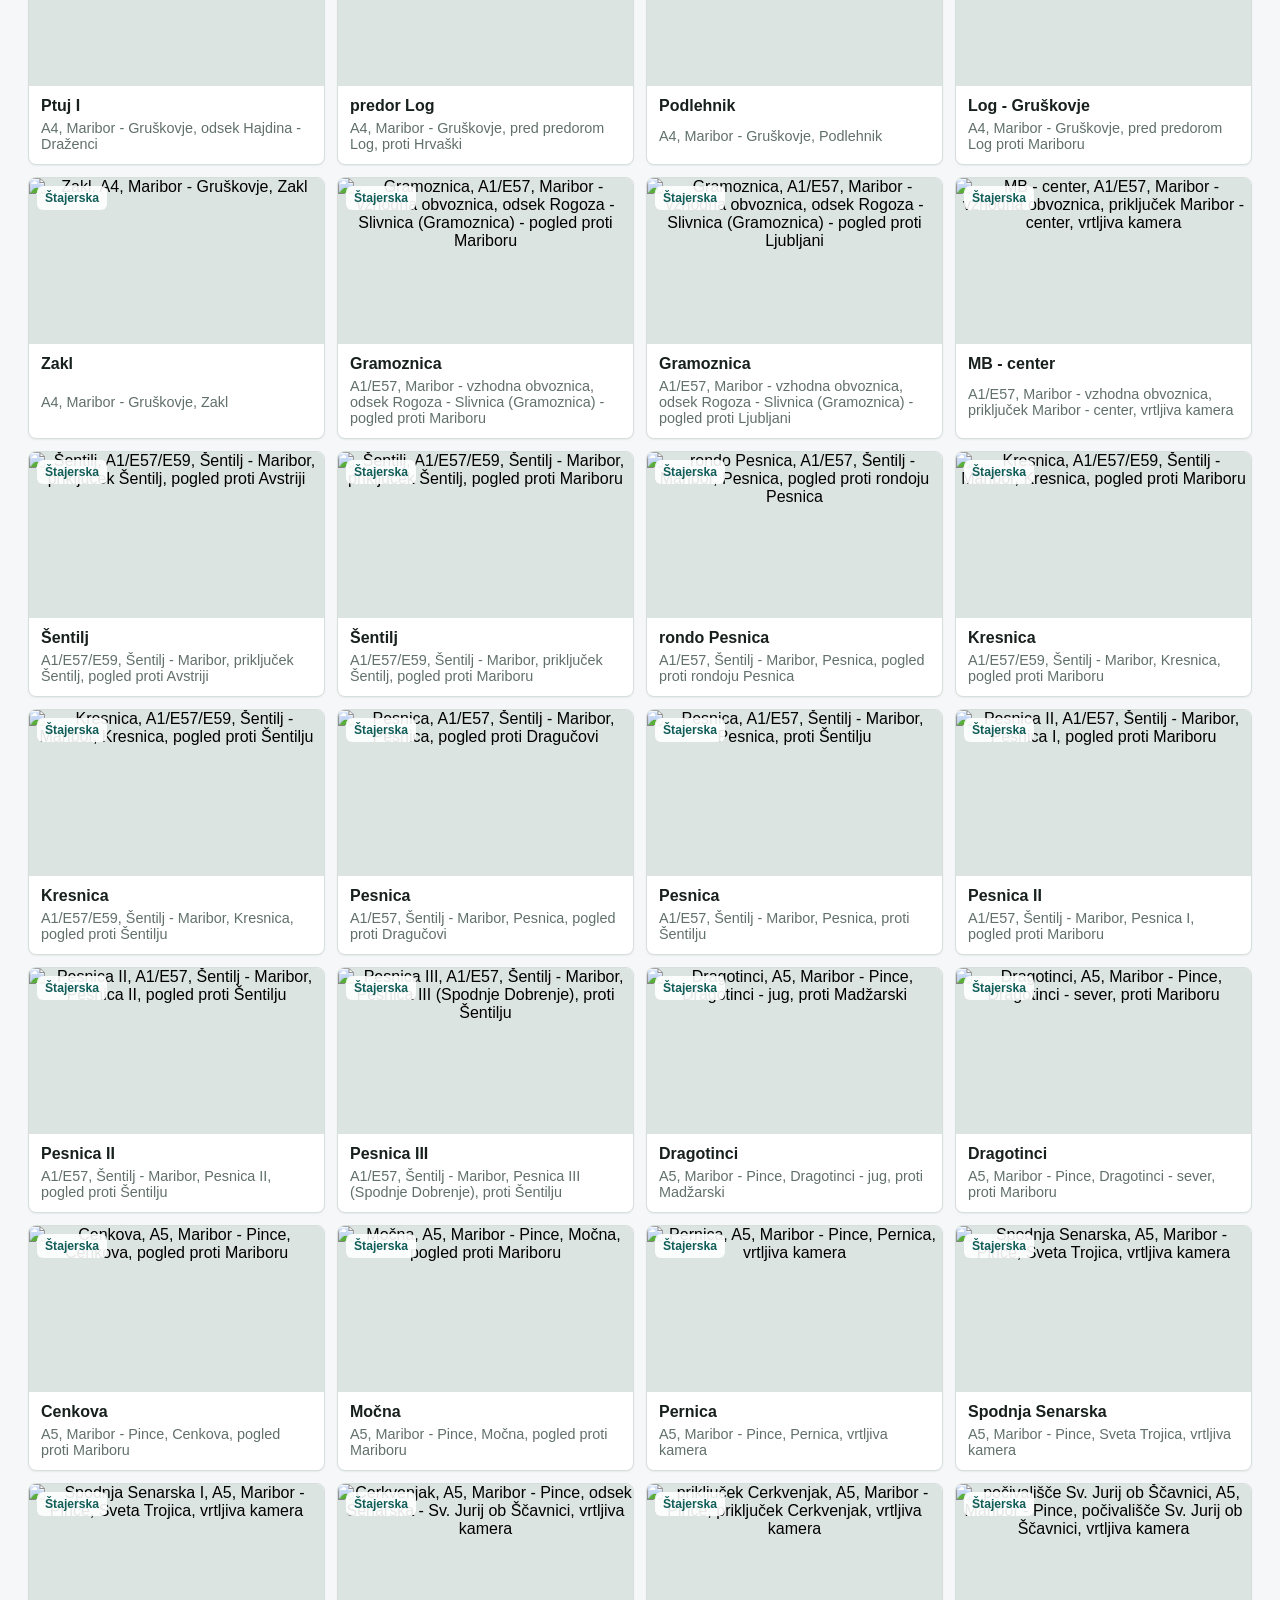
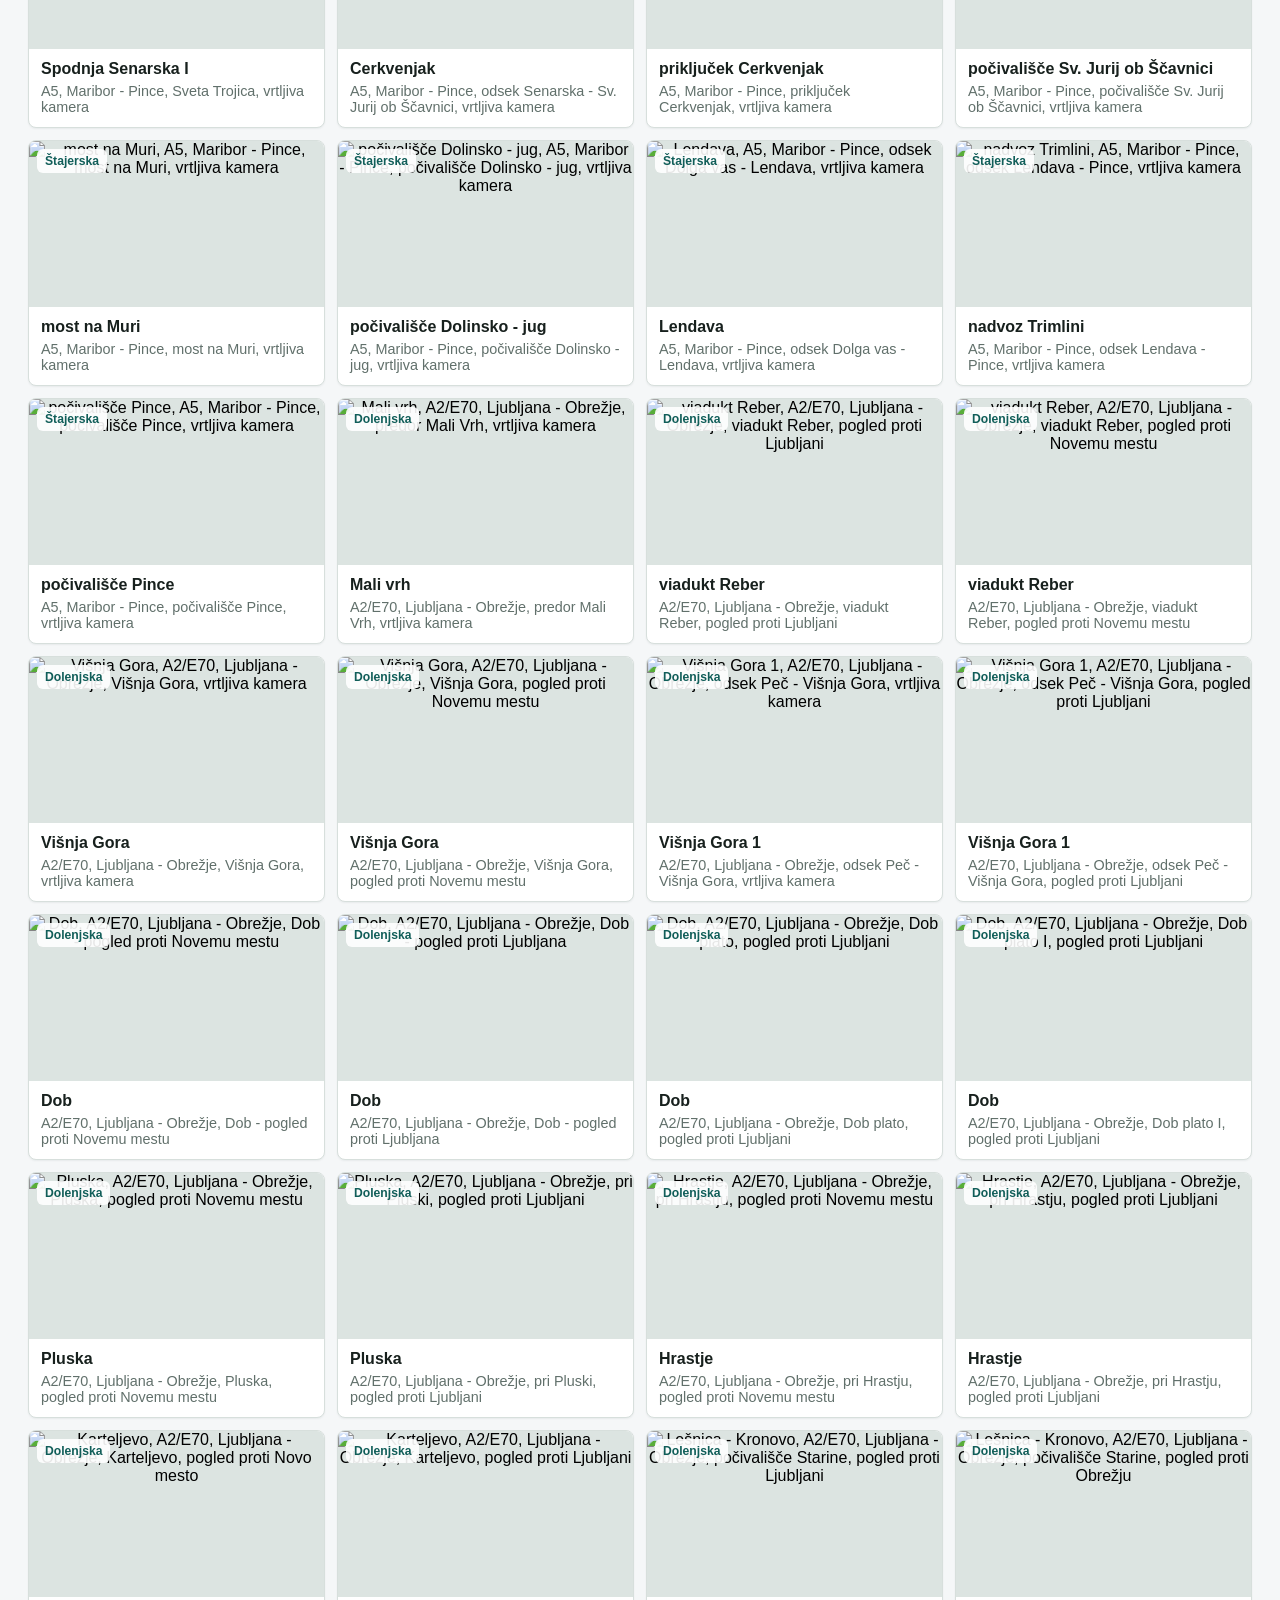
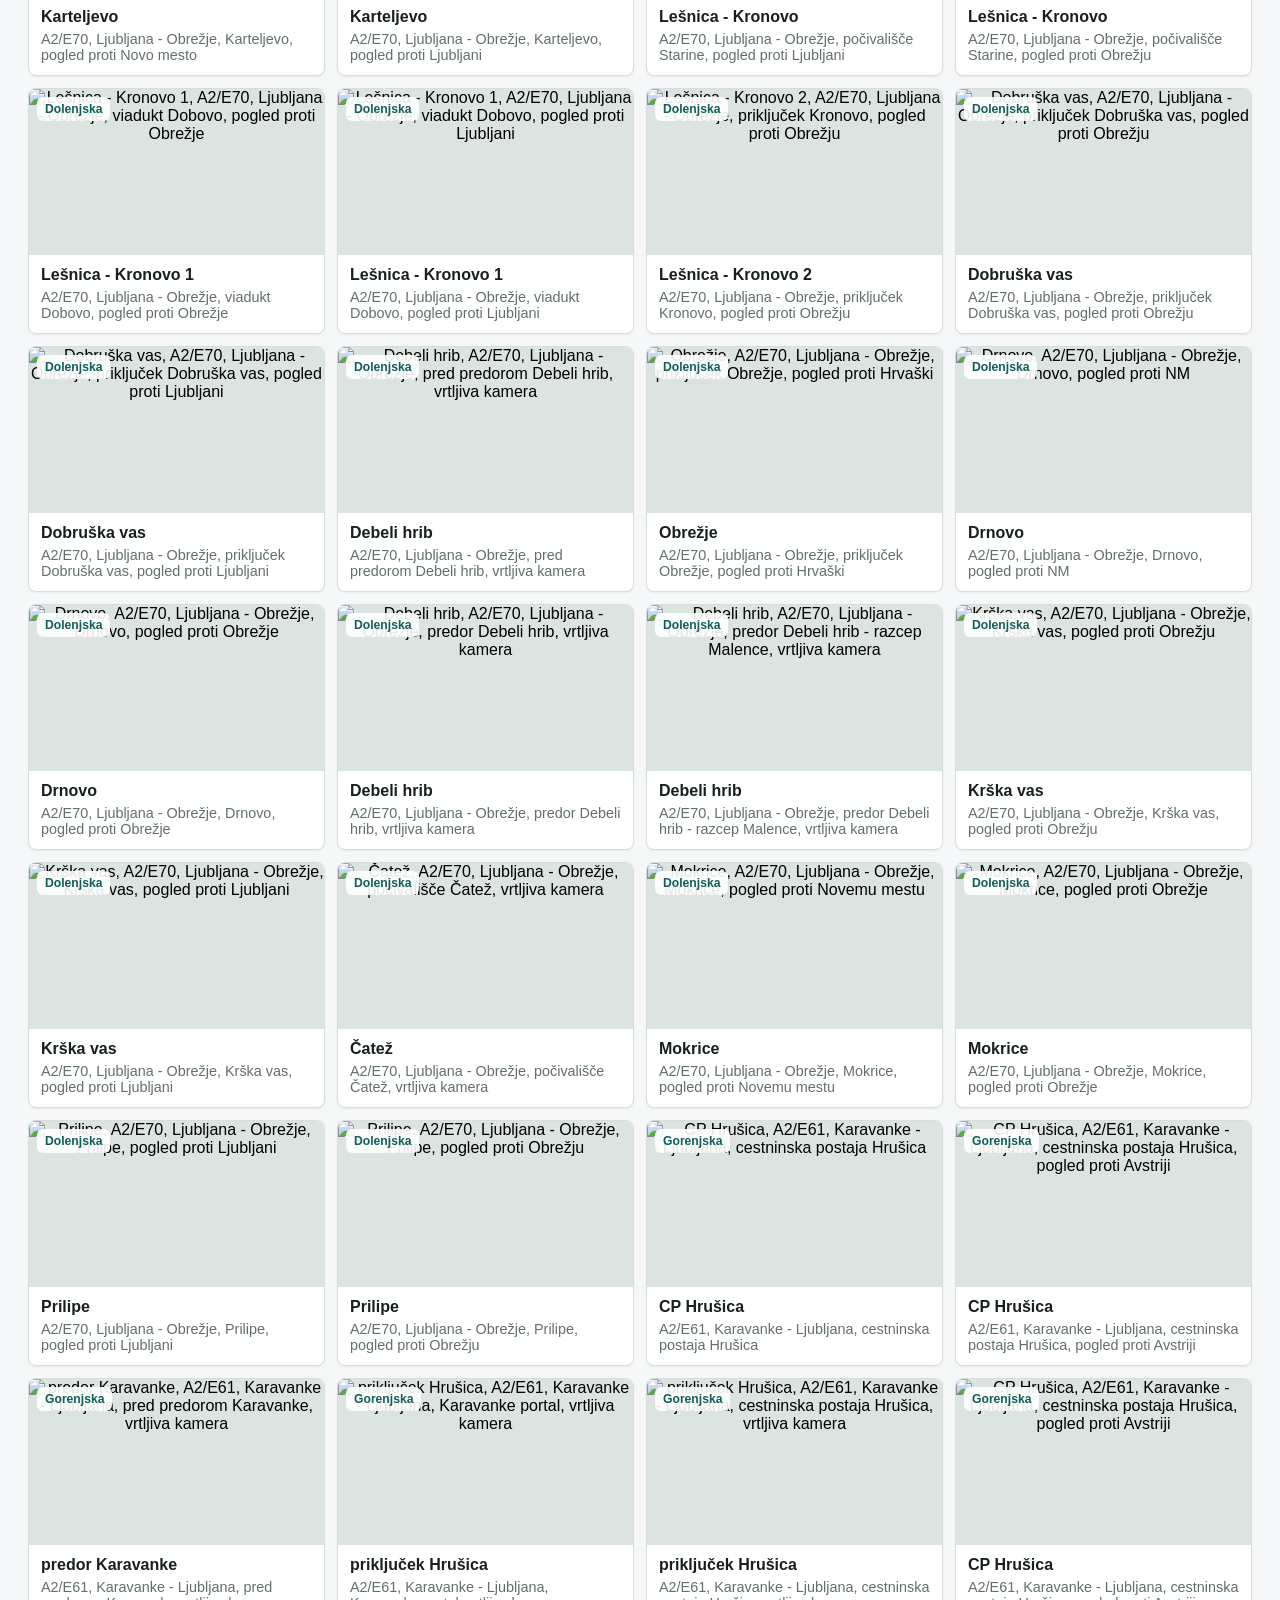
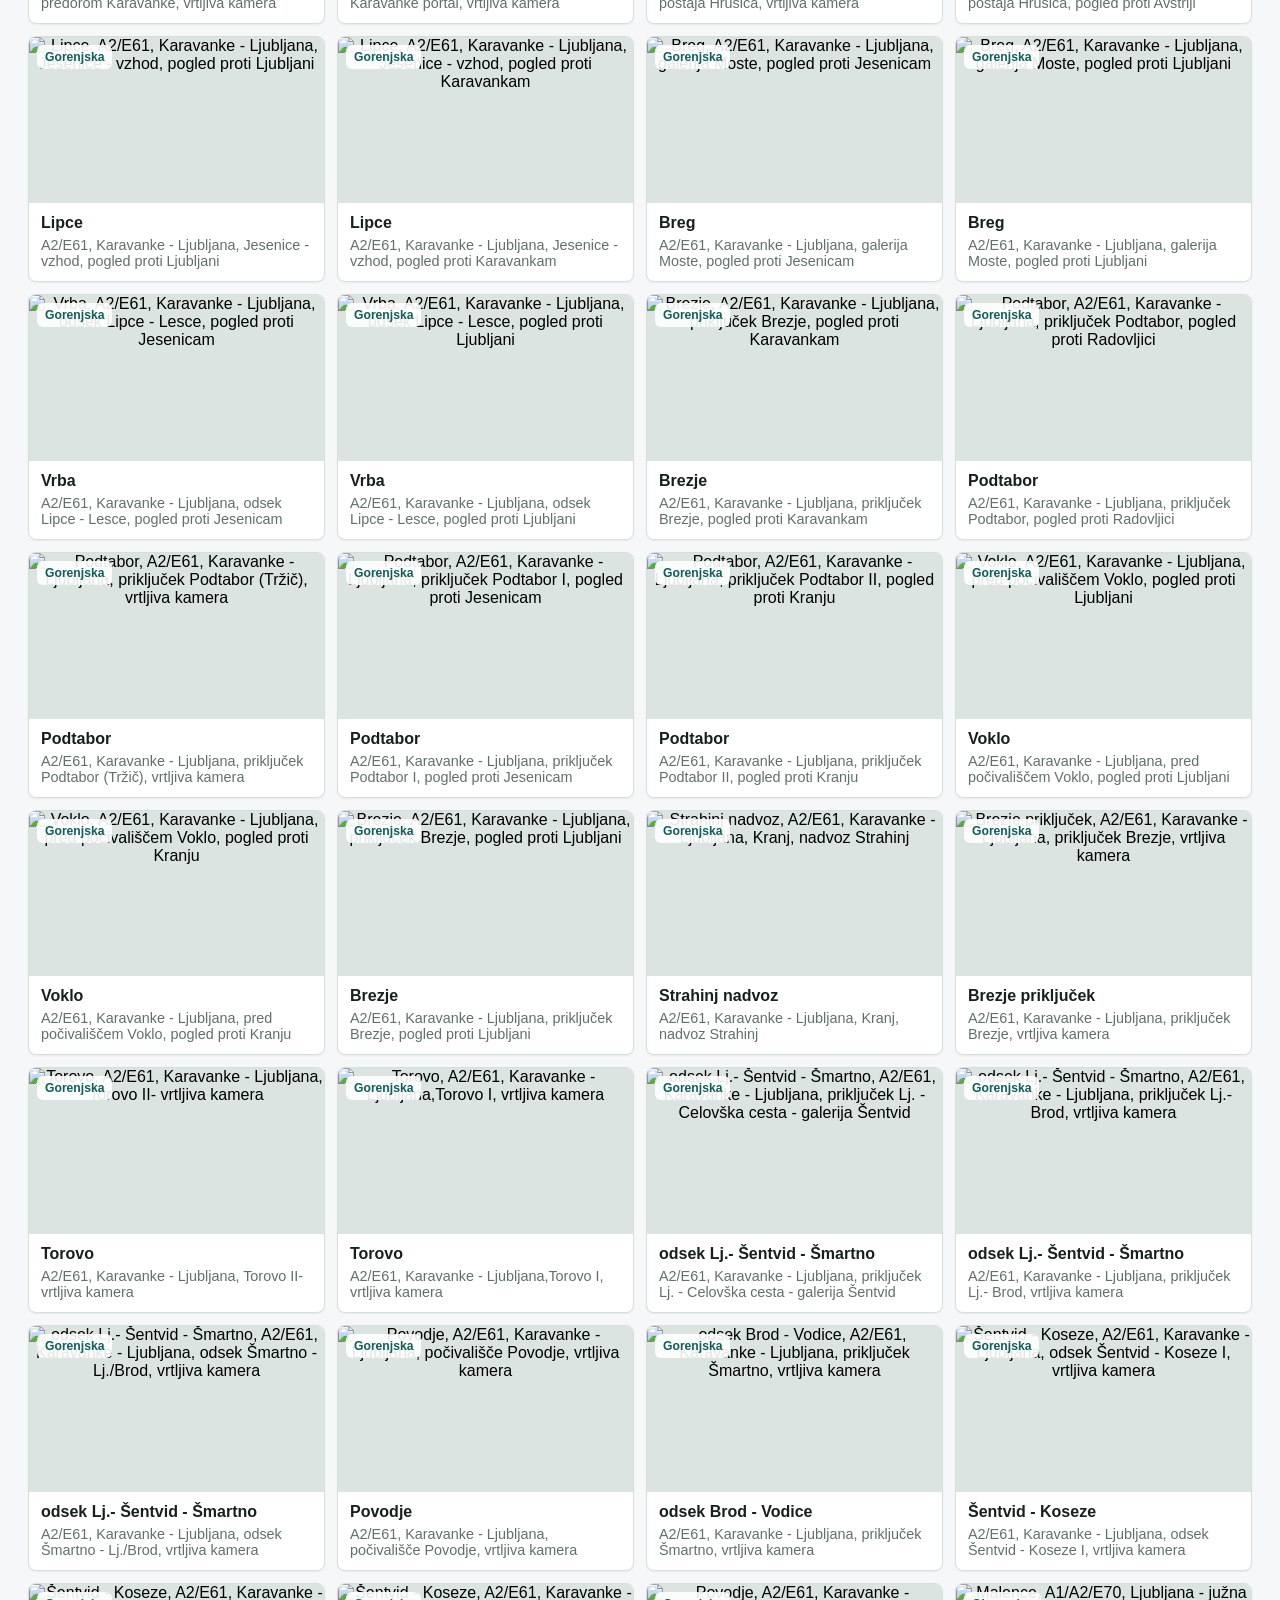
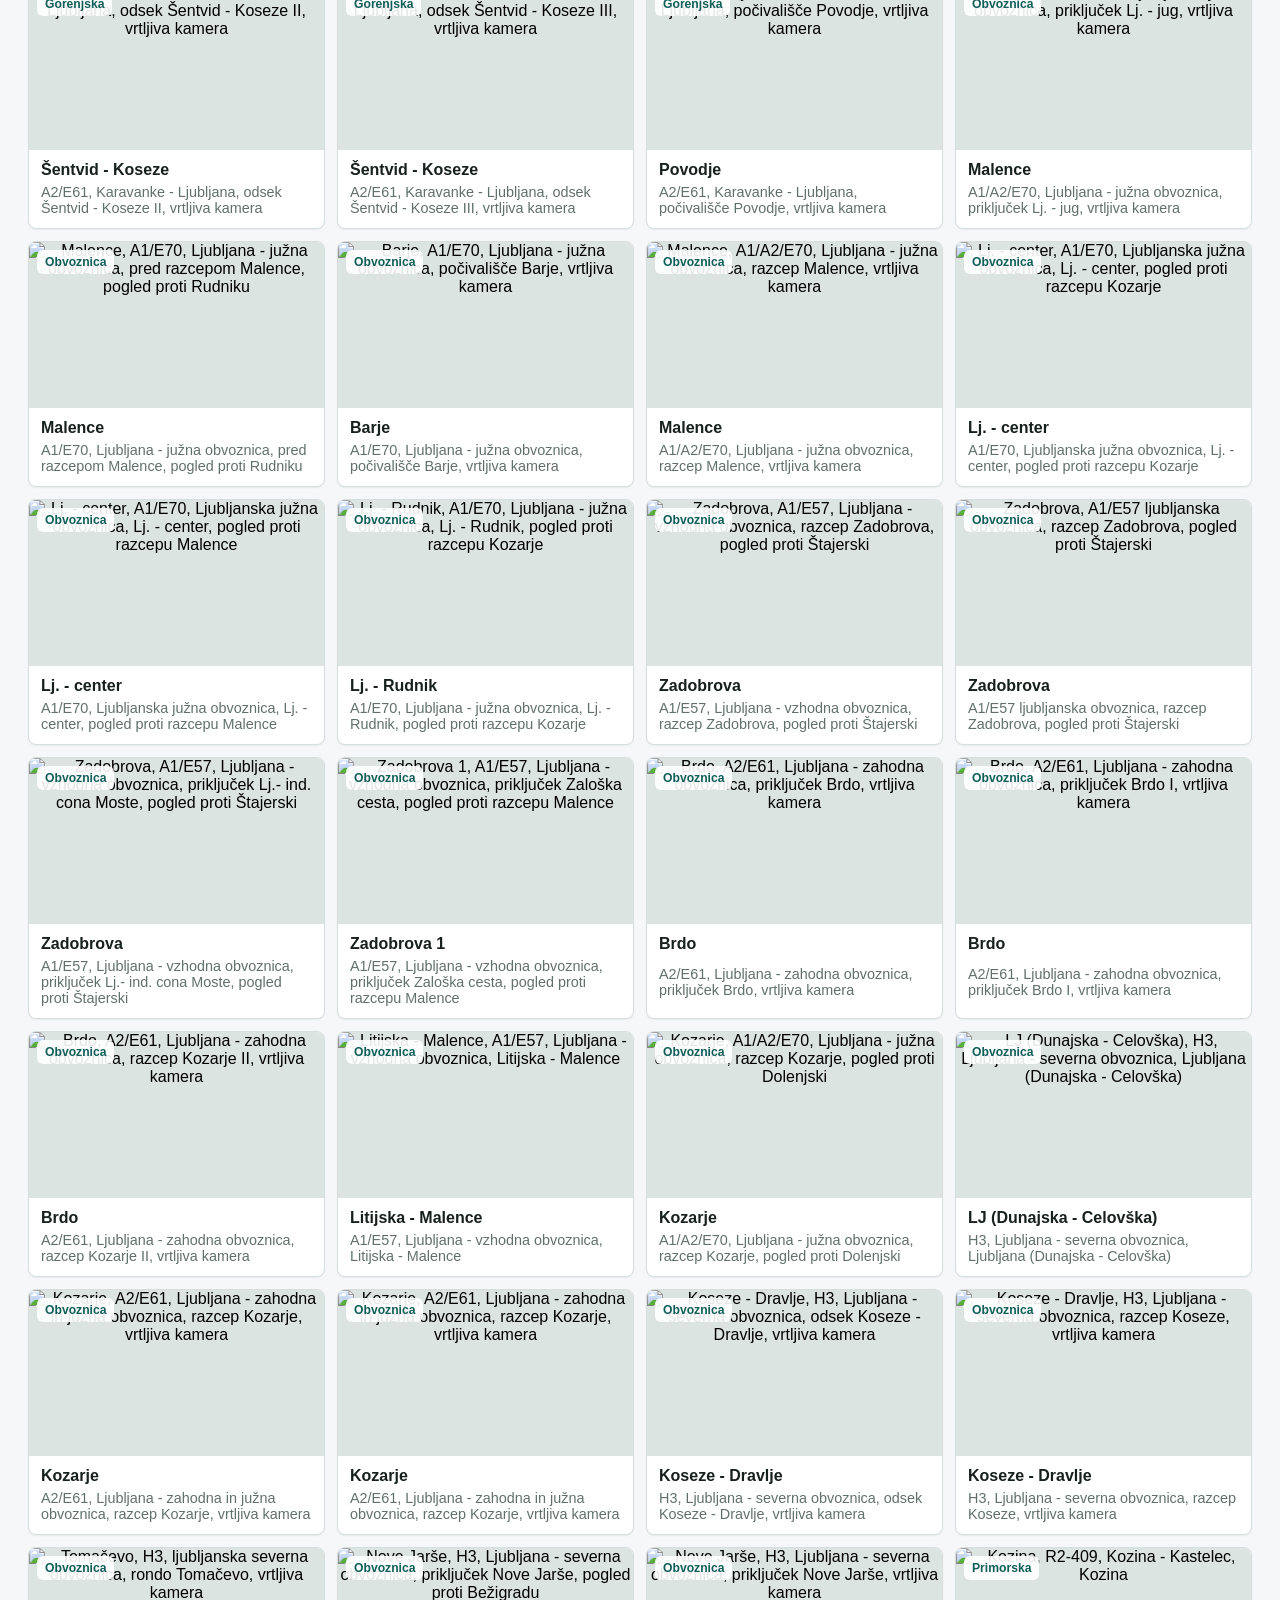
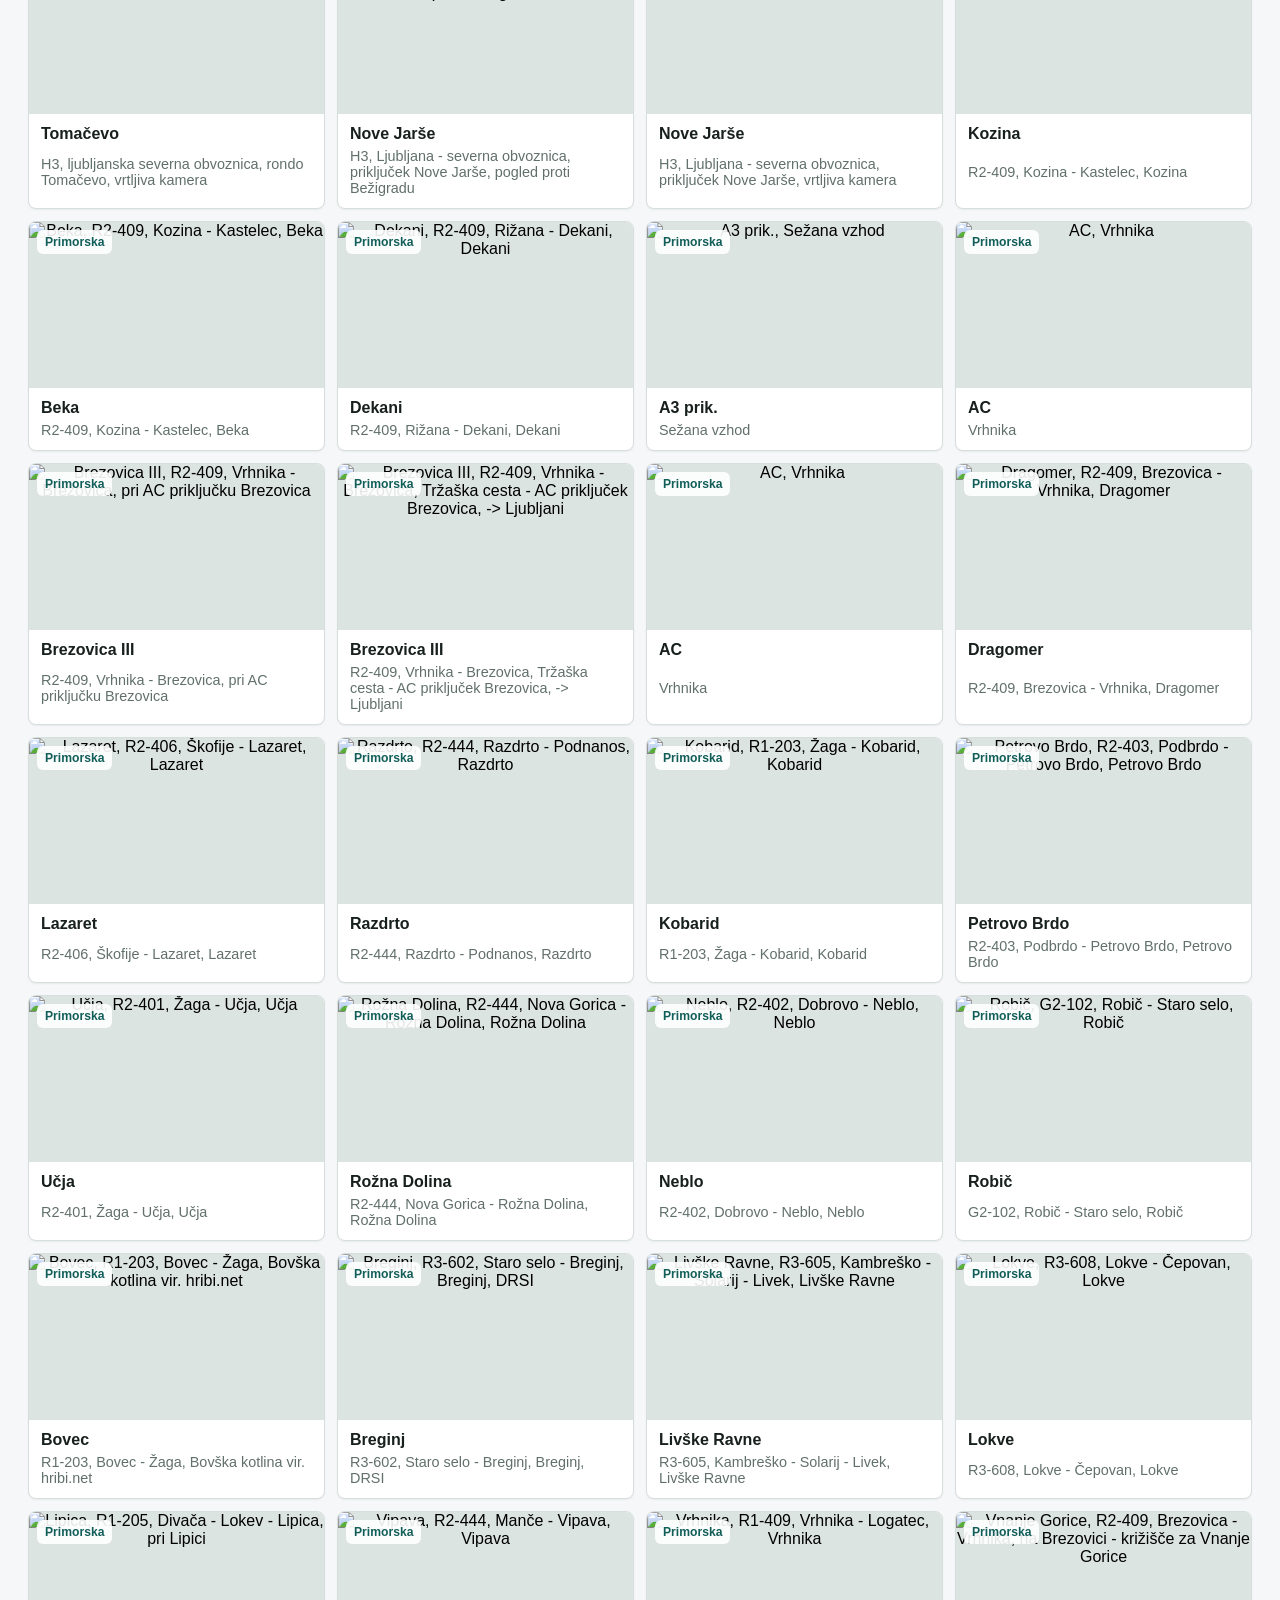
==== commit f95e540b: "Update index.html" ====
--- a/index.html
+++ b/index.html
@@ -3,20 +3,20 @@
 <head>
     <meta charset="UTF-8">
     <meta name="viewport" content="width=device-width, initial-scale=1.0">
-    <title>DARS kamere v zivo</title>
+    <title>DARS kamere v živo</title>
     <link rel="stylesheet" href="styles.css">
 </head>
 <body>
     <header class="app-header">
         <div class="header-copy">
             <p class="eyebrow">DARS kamere</p>
-            <h1>Prometne kamere v zivo</h1>
-            <p class="summary">DARS kamere po regijah, regijske kamere loceno, osvezitev po viru.</p>
+            <h1>Prometne kamere v živo</h1>
+            <p class="summary">DARS kamere po regijah, regijske kamere ločeno, osvežitev po viru.</p>
         </div>
         <div class="header-actions">
             <div class="live-status" aria-live="polite">
                 <span class="status-dot" aria-hidden="true"></span>
-                <span id="lastUpdated">Osvezuje se...</span>
+                <span id="lastUpdated">Osvežuje se...</span>
             </div>
             <button class="pause-button" type="button" id="pauseRefresh" aria-pressed="false">Premor</button>
         </div>
@@ -26,7 +26,7 @@
         <section class="toolbar" aria-label="Izbira avtoceste">
             <div class="road-tabs" id="roadTabs"></div>
             <label class="search-field">
-                <span>Isci</span>
+                <span>Išči</span>
                 <input id="searchInput" type="search" placeholder="Kamera ali smer">
             </label>
         </section>
@@ -55,14 +55,14 @@
             </div>
 
             <div class="modal-stage">
-                <button class="gallery-button previous" type="button" id="previousCamera" aria-label="Prejsnja kamera">&lsaquo;</button>
+                <button class="gallery-button previous" type="button" id="previousCamera" aria-label="Prejšnja kamera">&lsaquo;</button>
                 <img id="modalImage" src="" alt="">
                 <button class="gallery-button next" type="button" id="nextCamera" aria-label="Naslednja kamera">&rsaquo;</button>
             </div>
 
             <div class="modal-footer">
                 <span id="modalCounter"></span>
-                <span>Osvezitev vsako sekundo</span>
+                <span>Osvežitev vsako sekundo</span>
             </div>
         </div>
     </div>
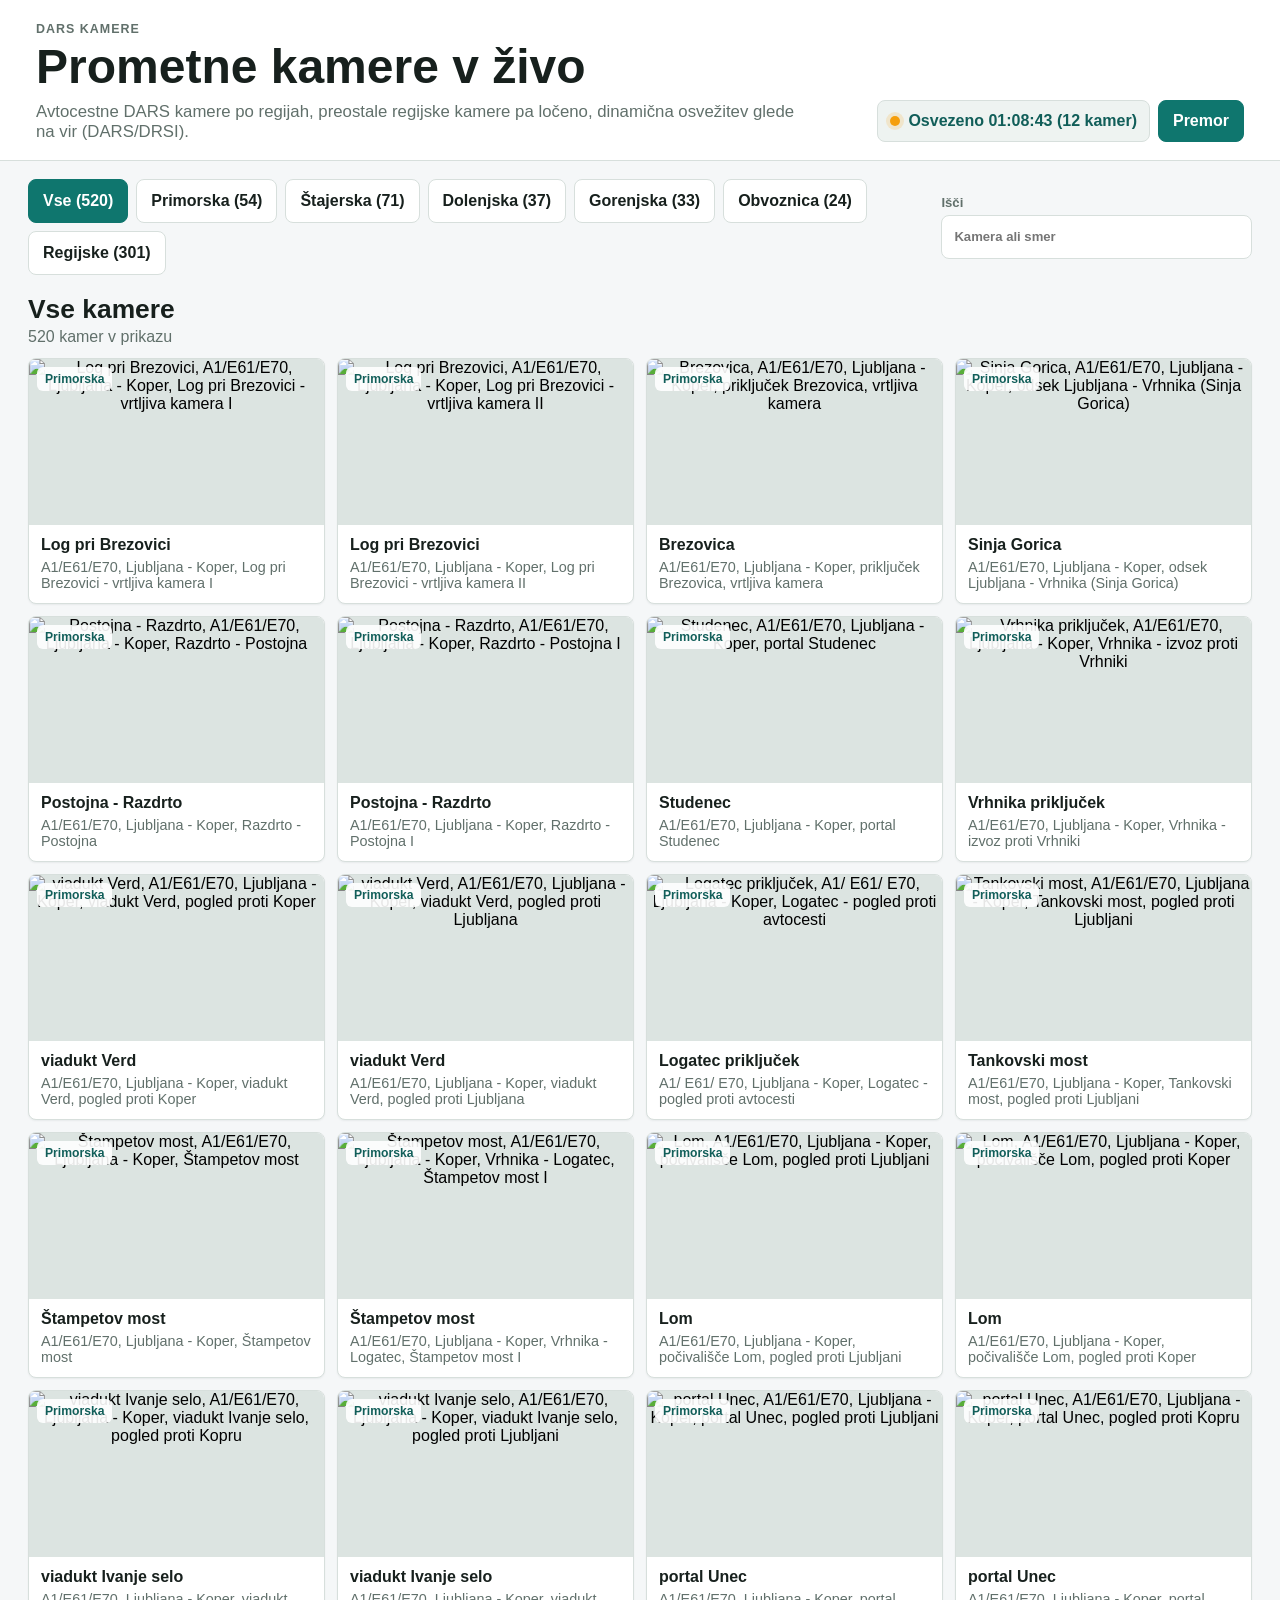
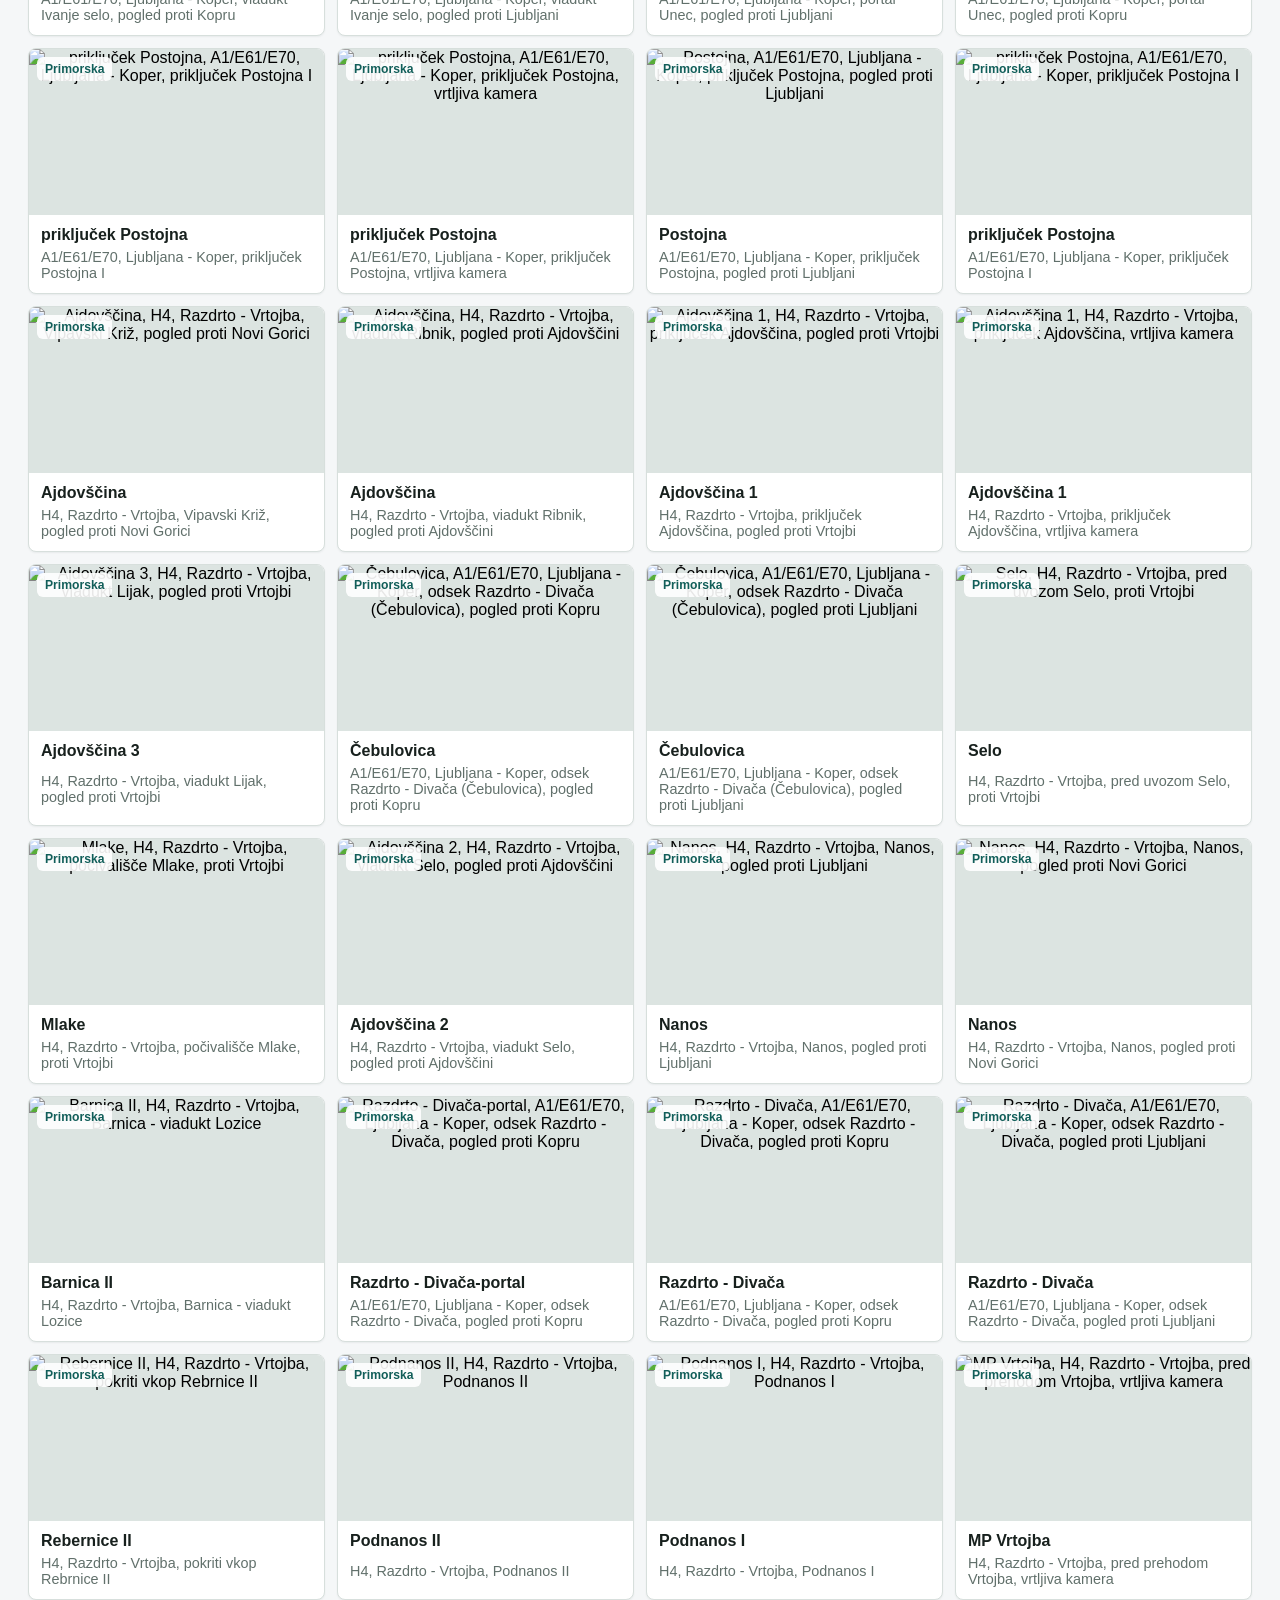
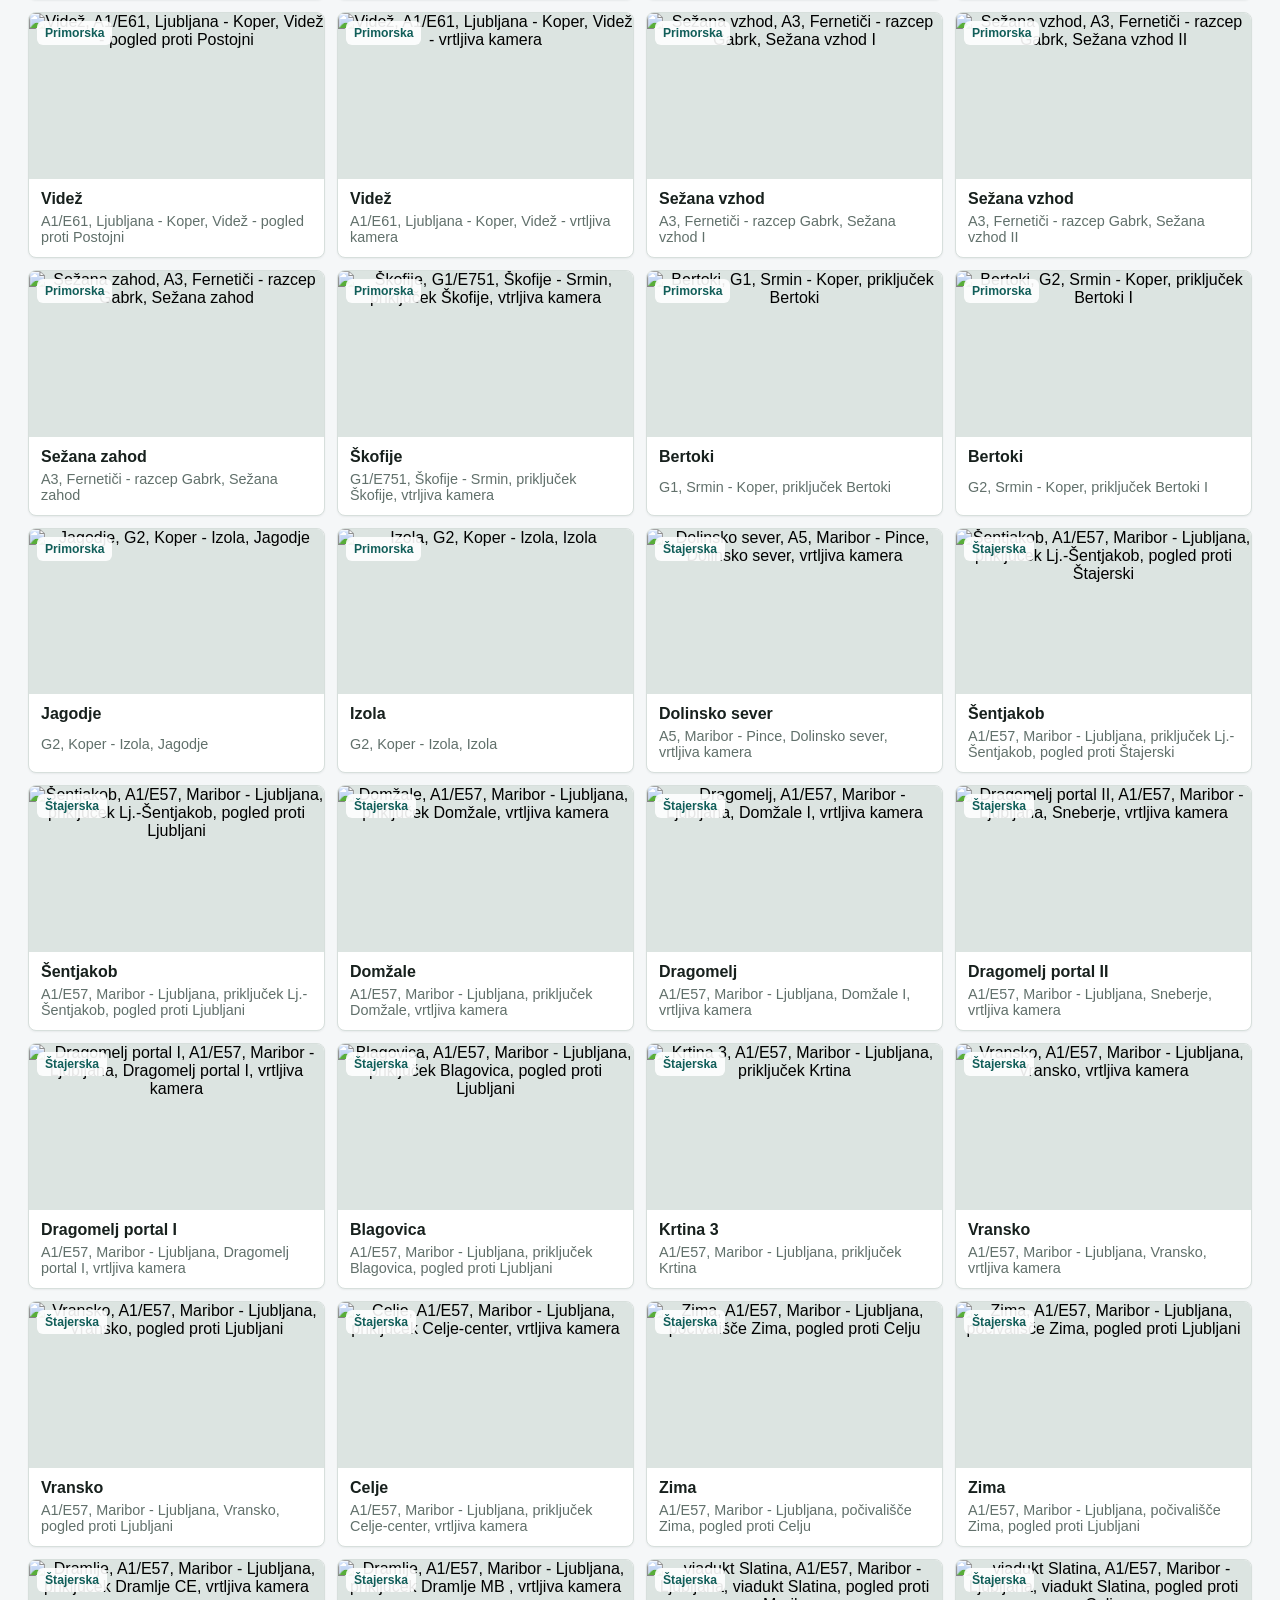
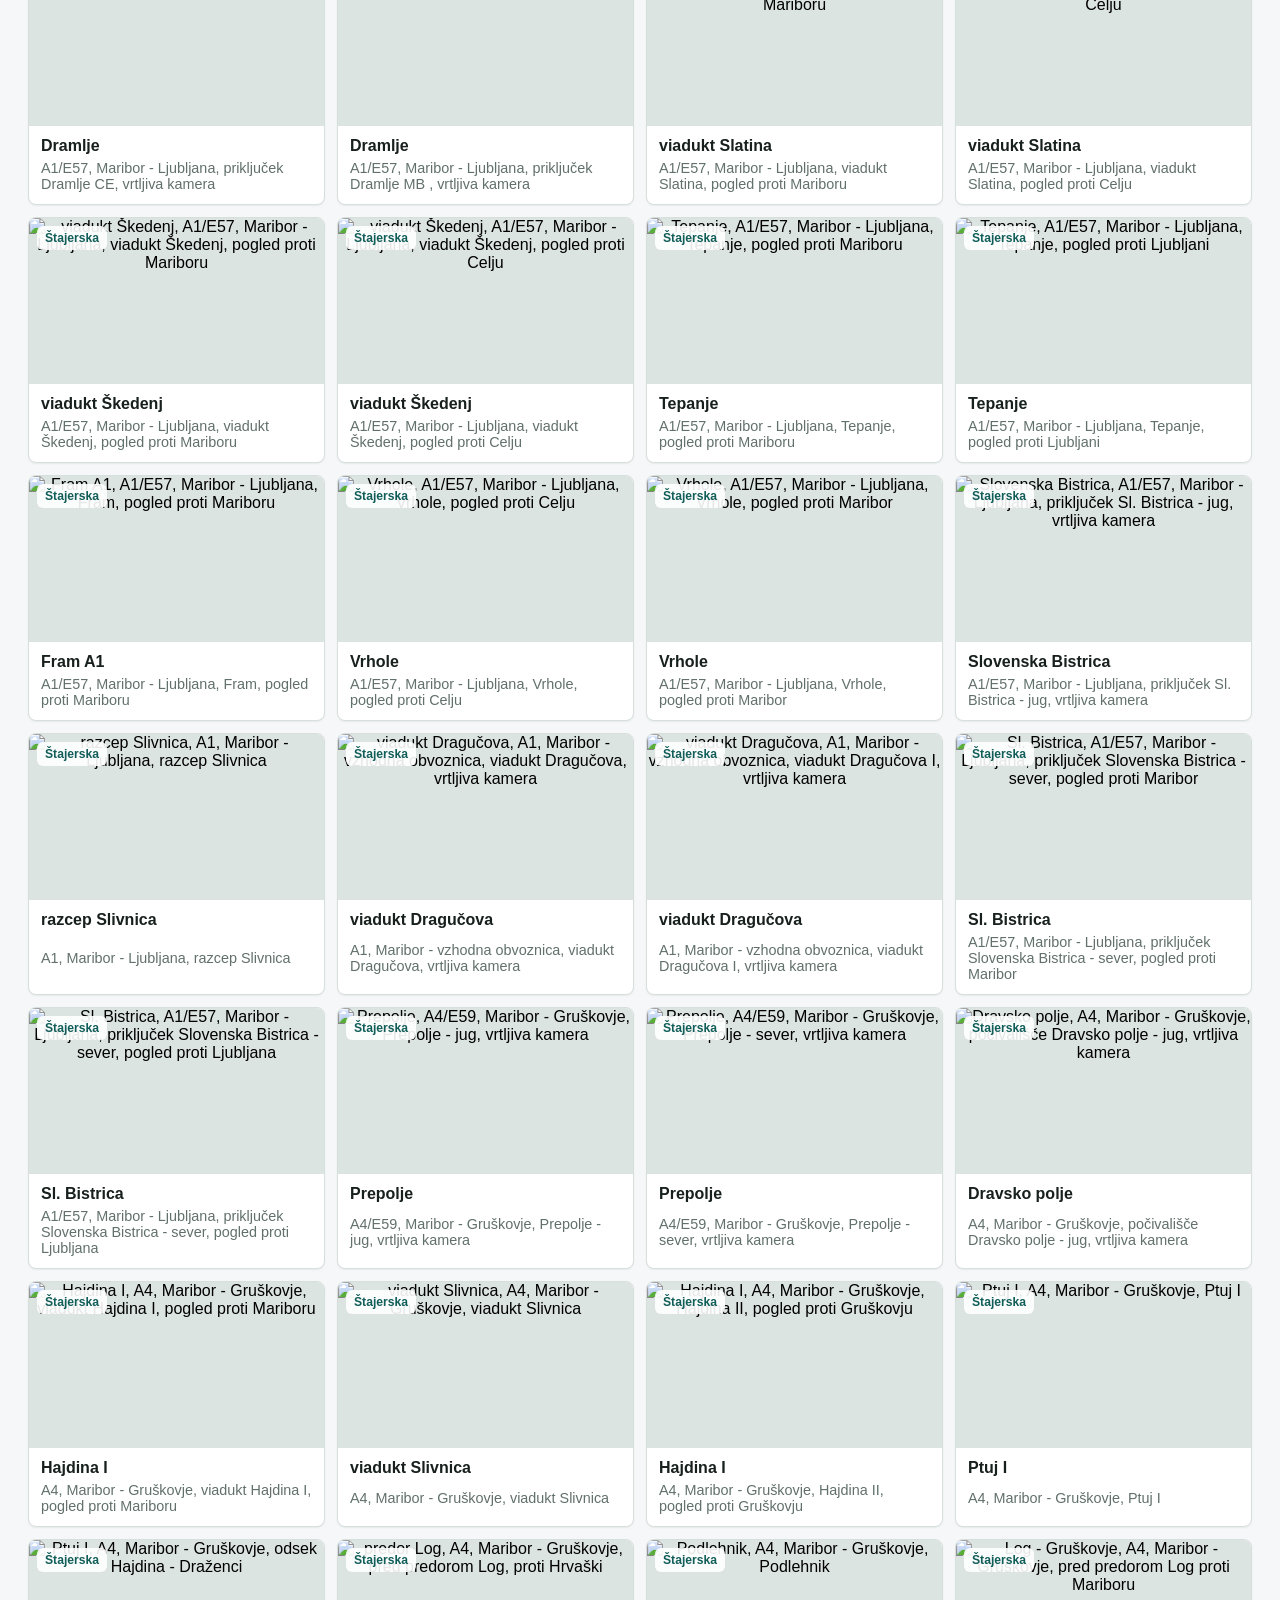
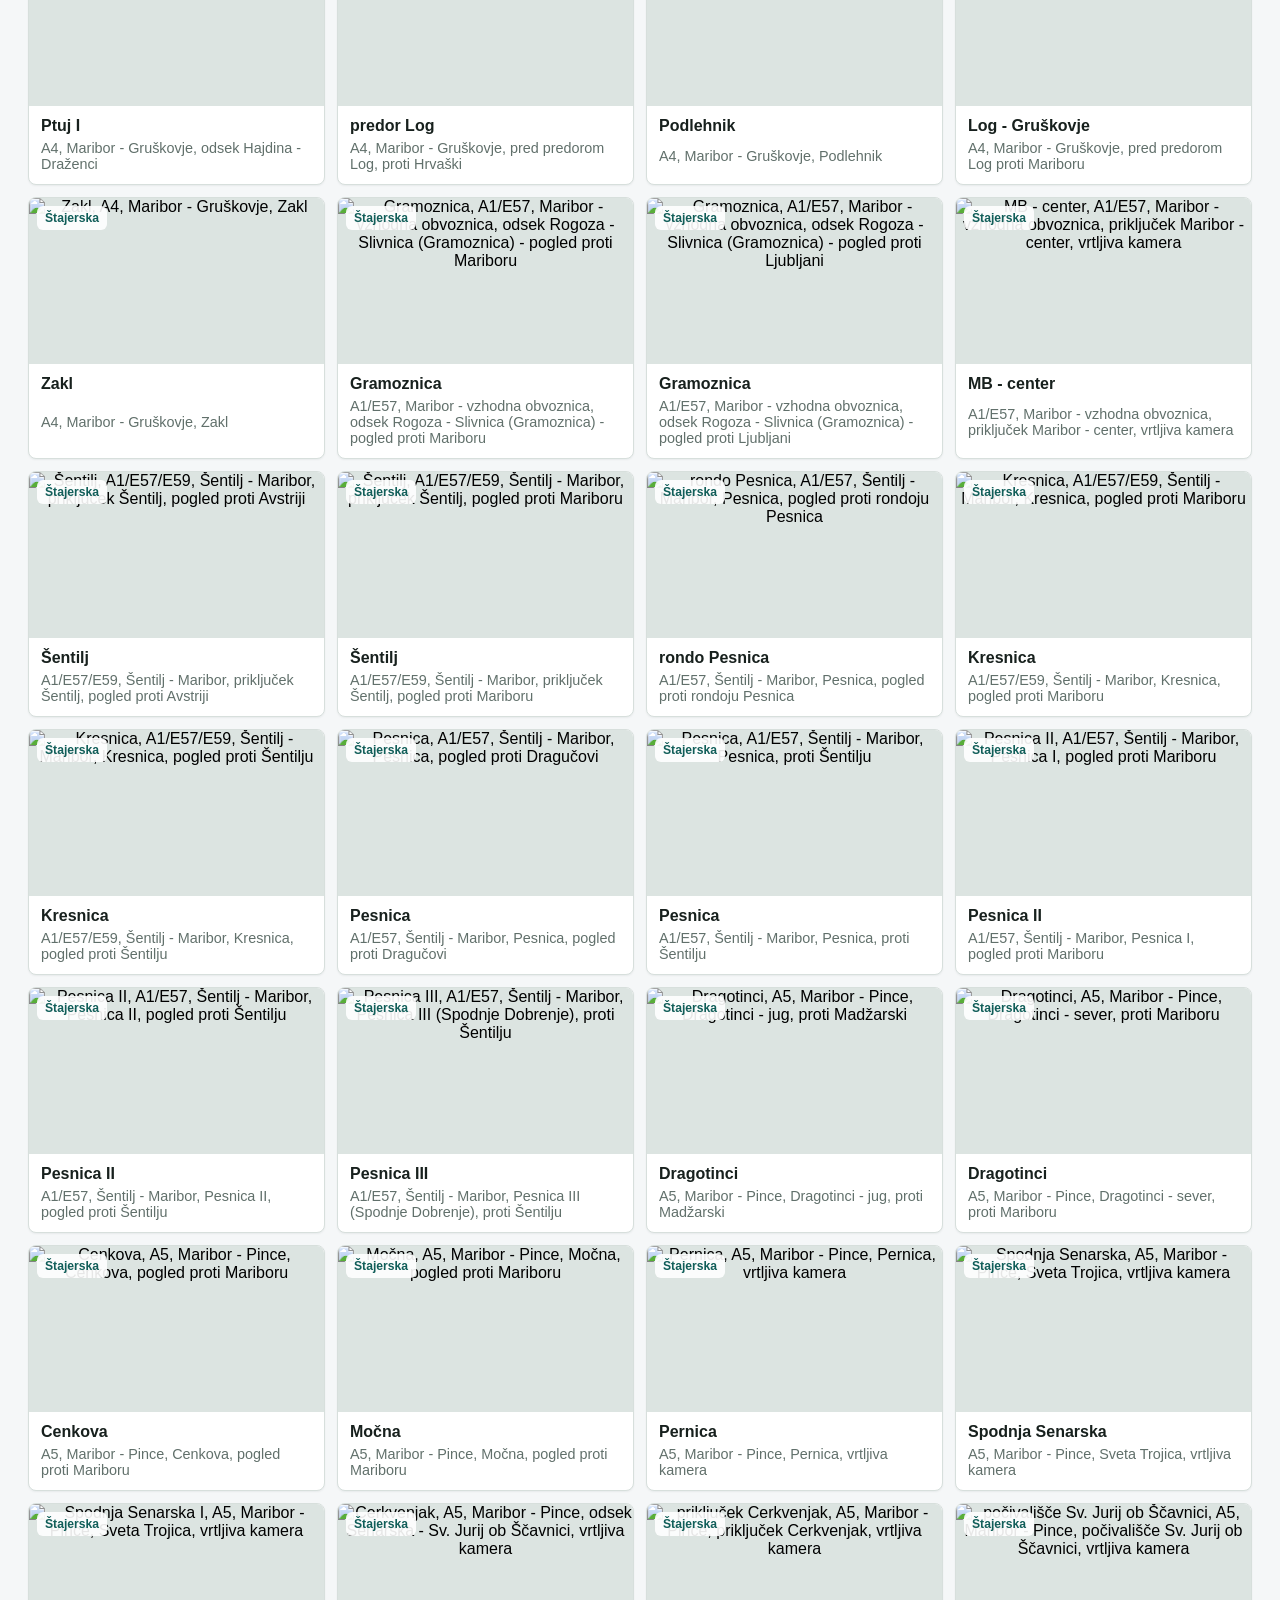
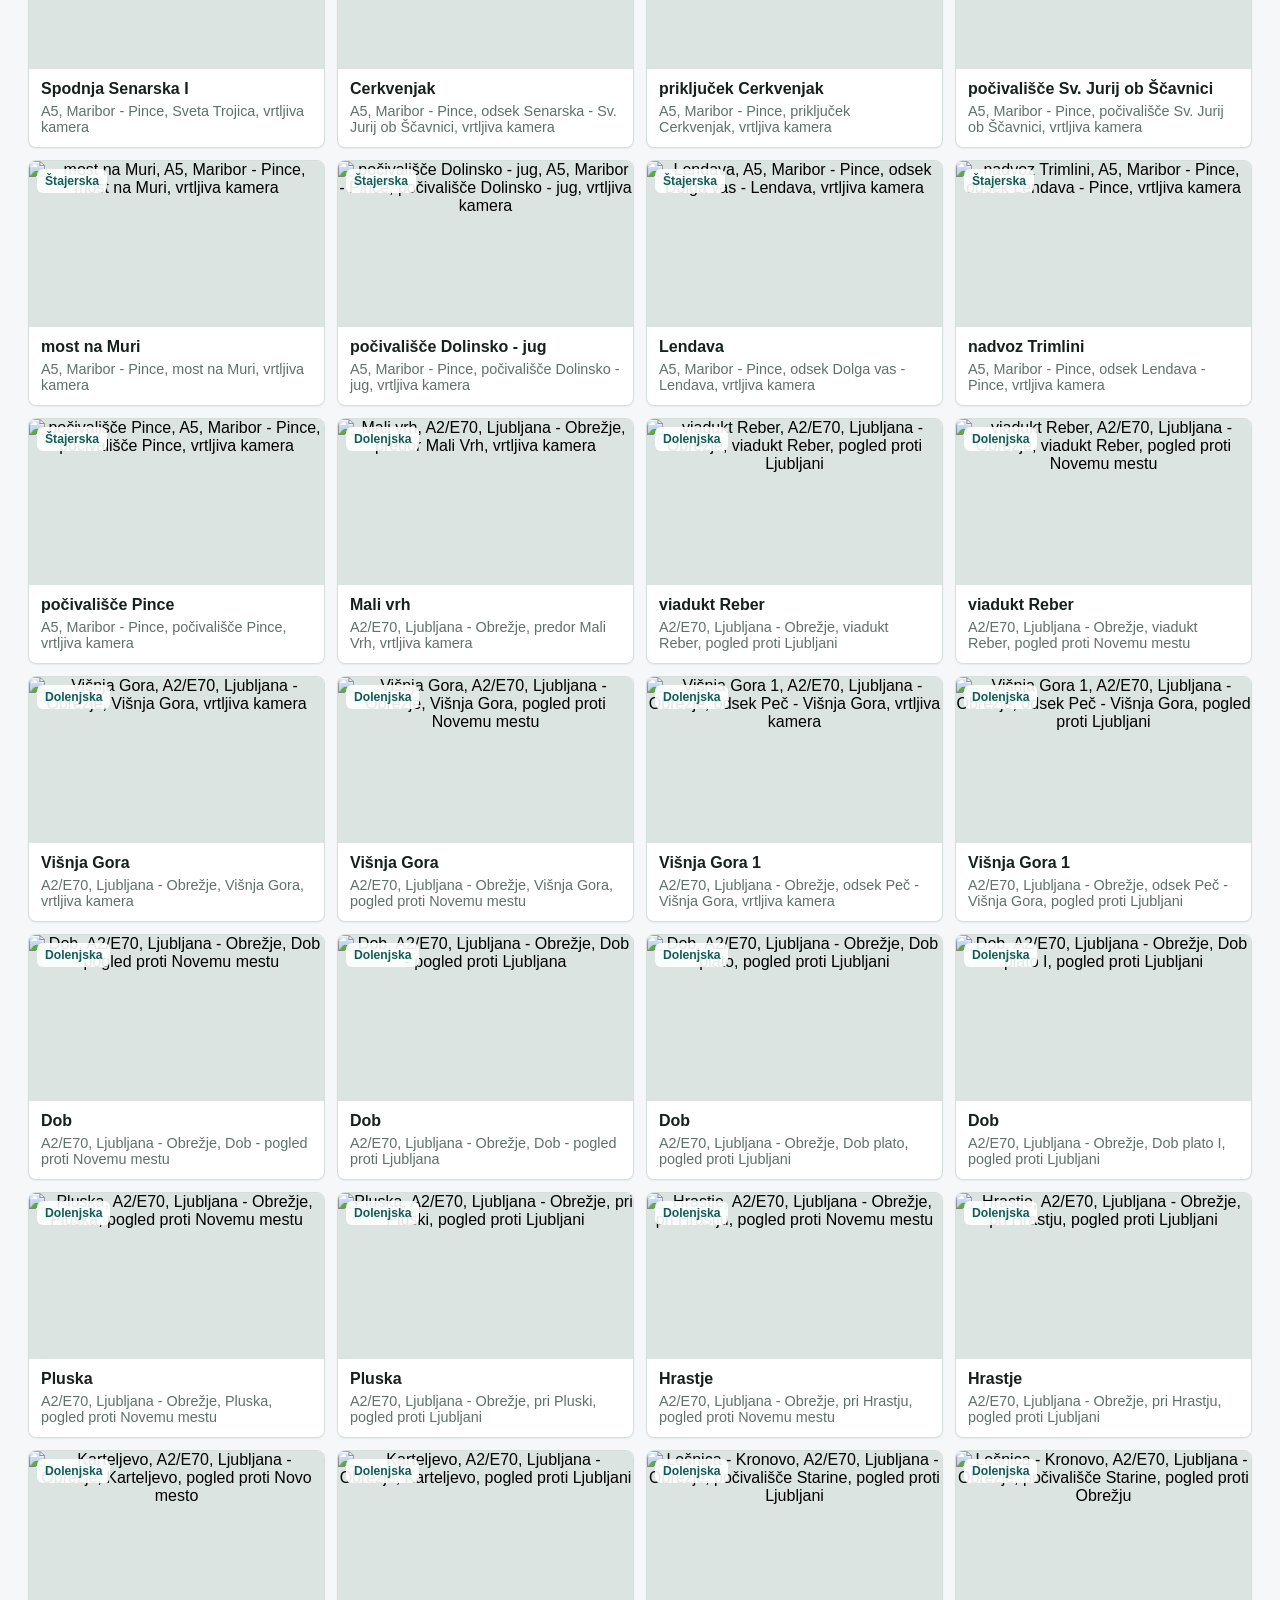
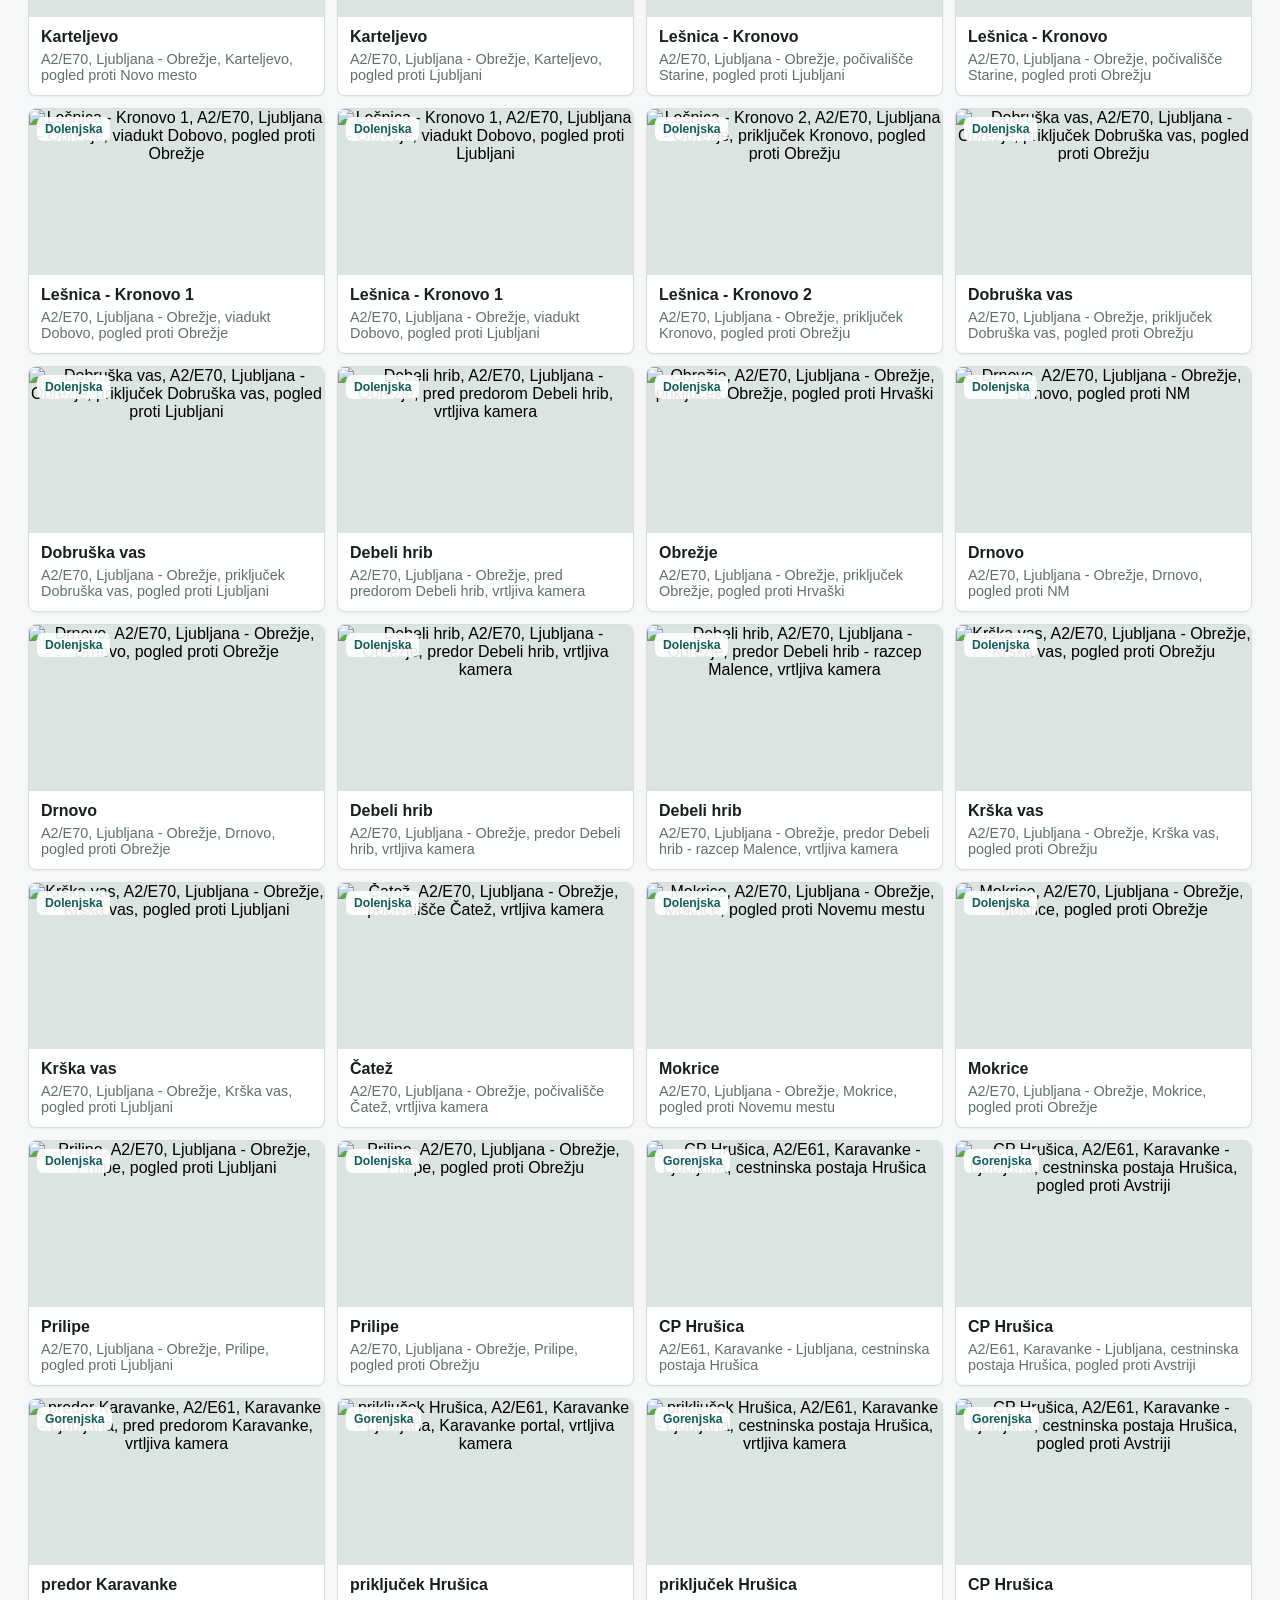
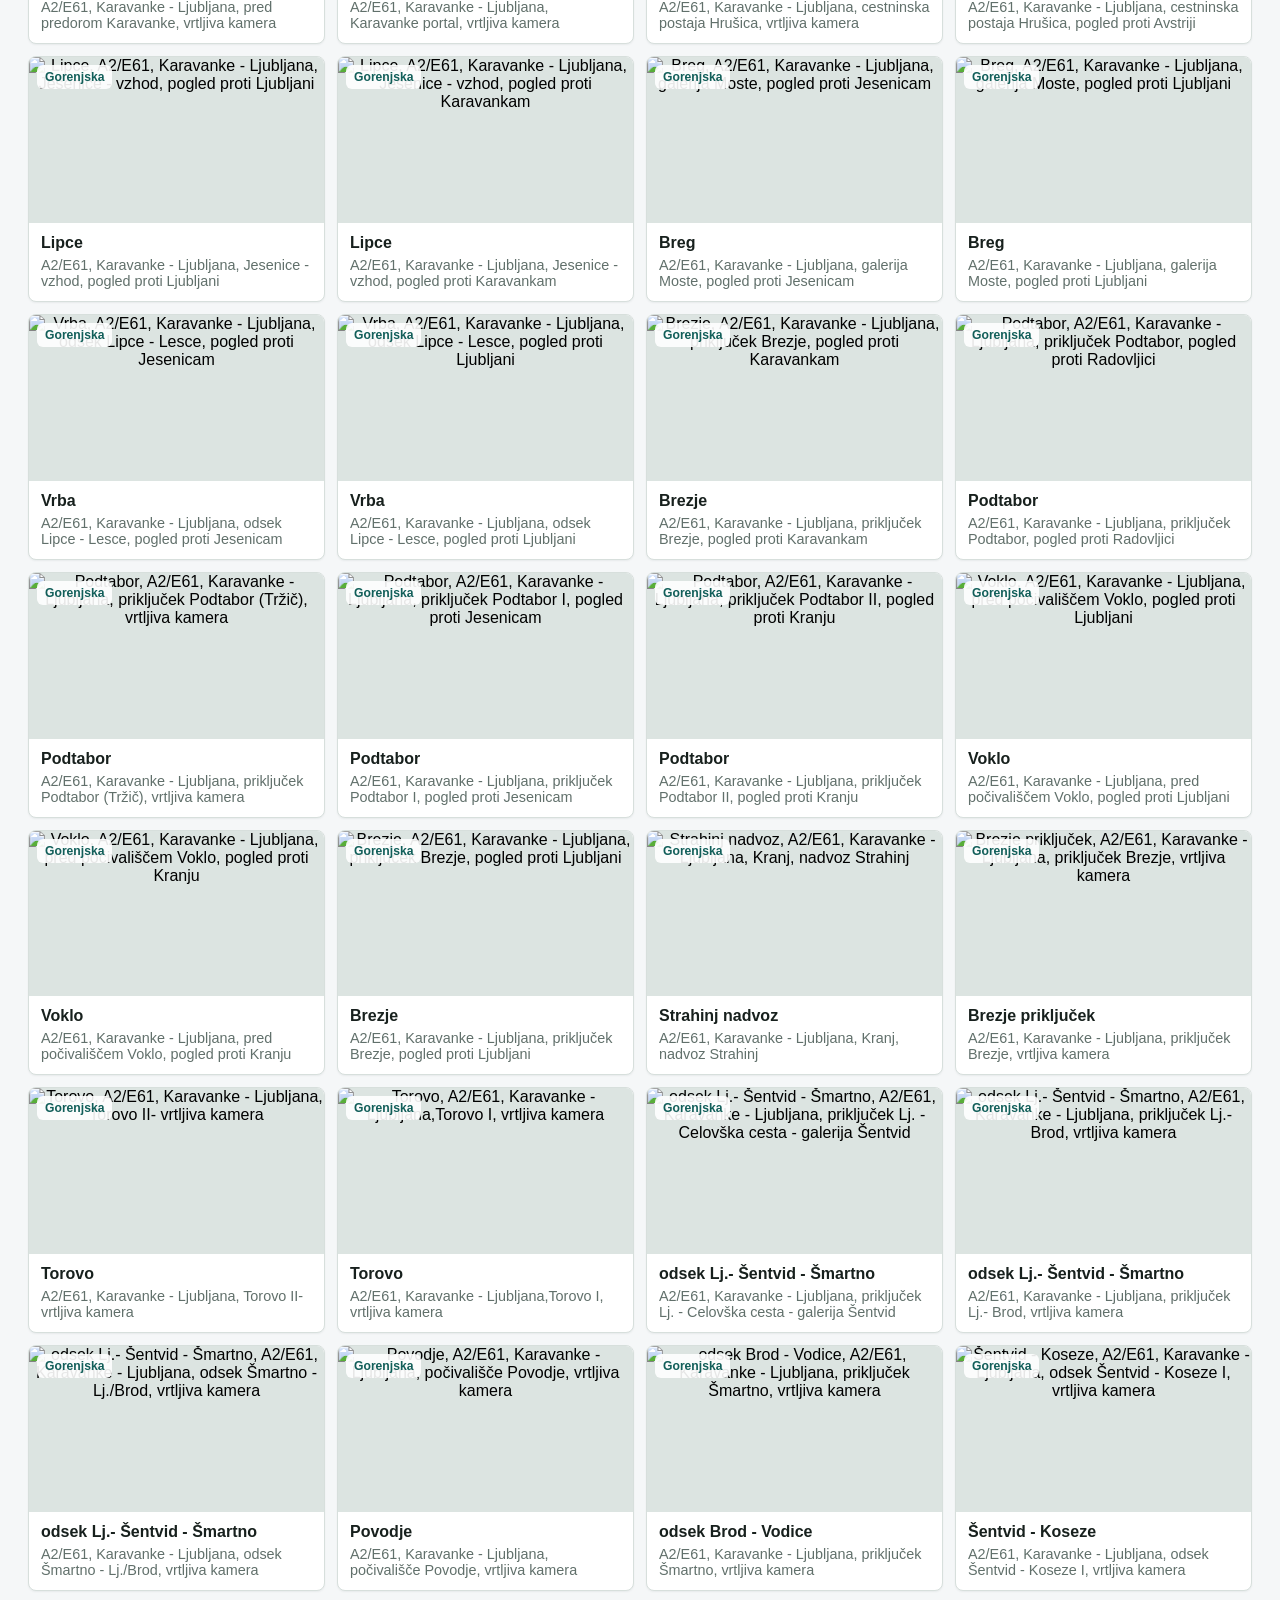
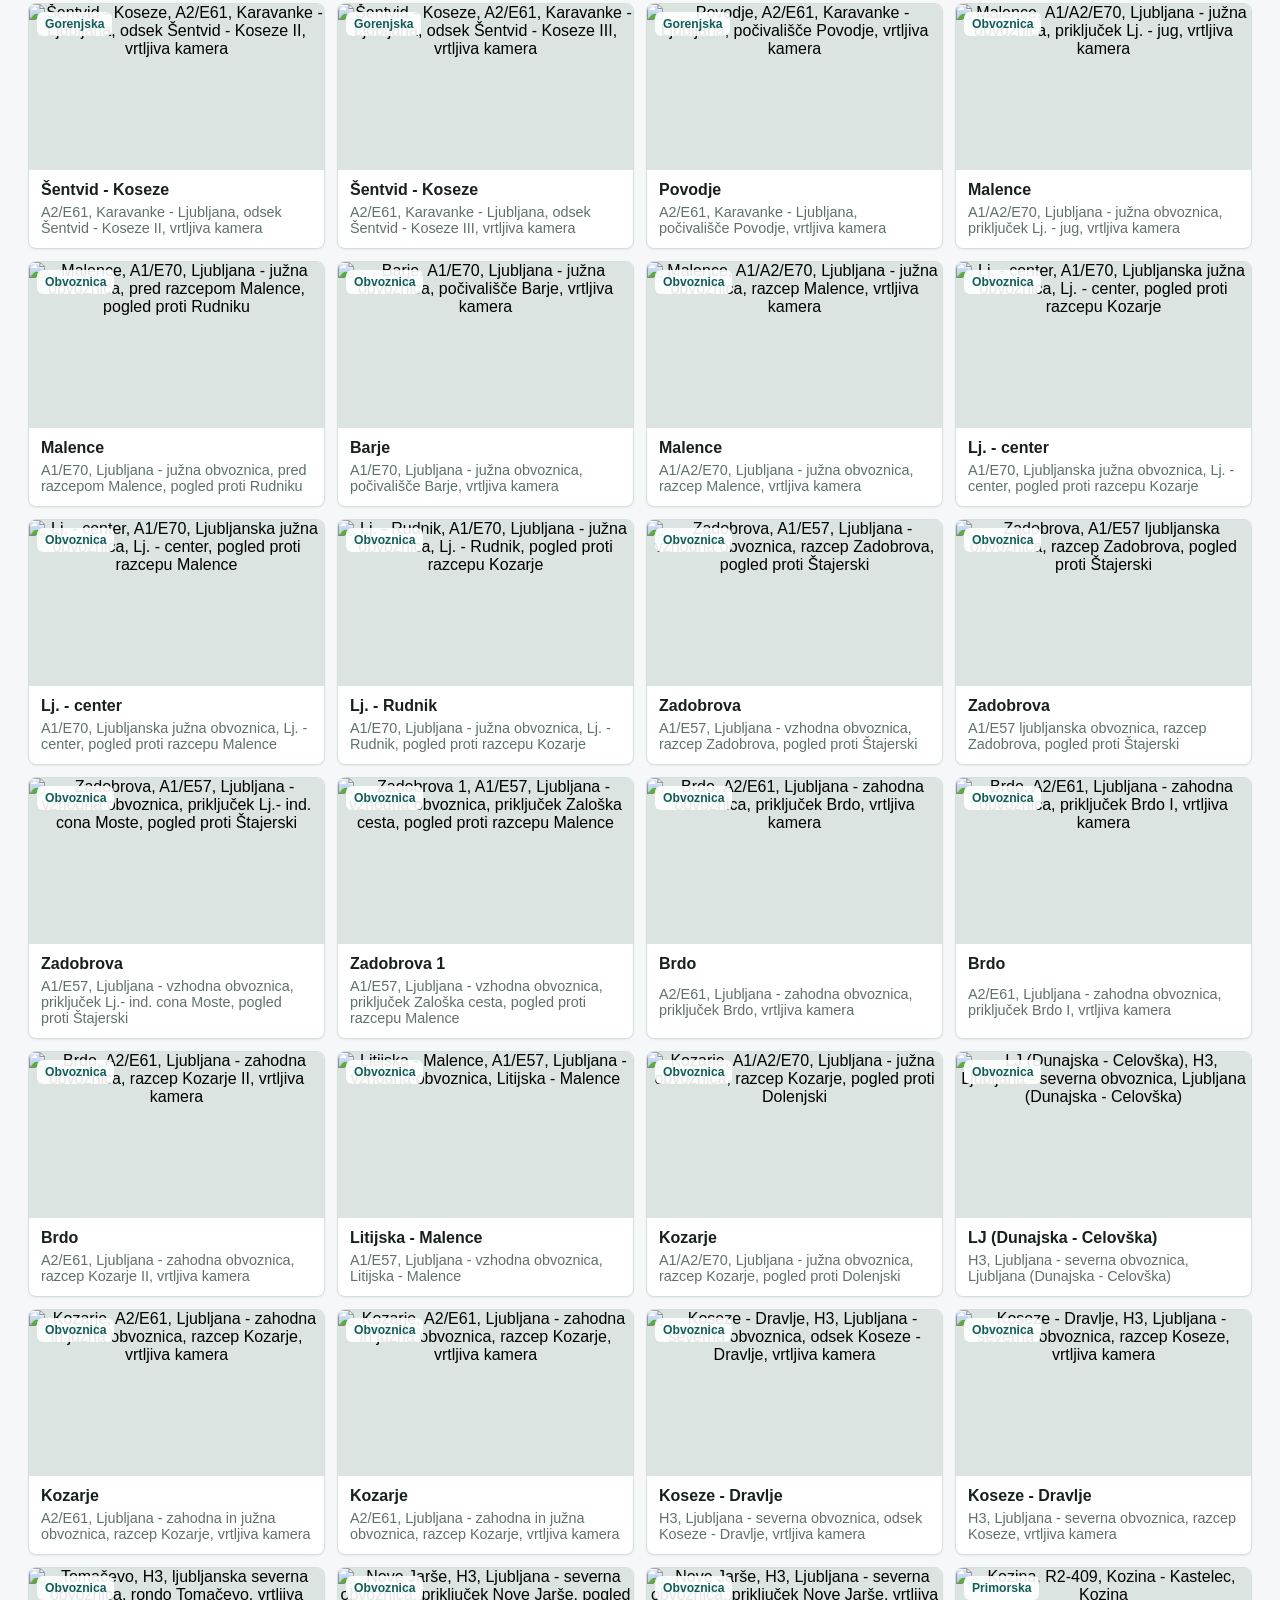
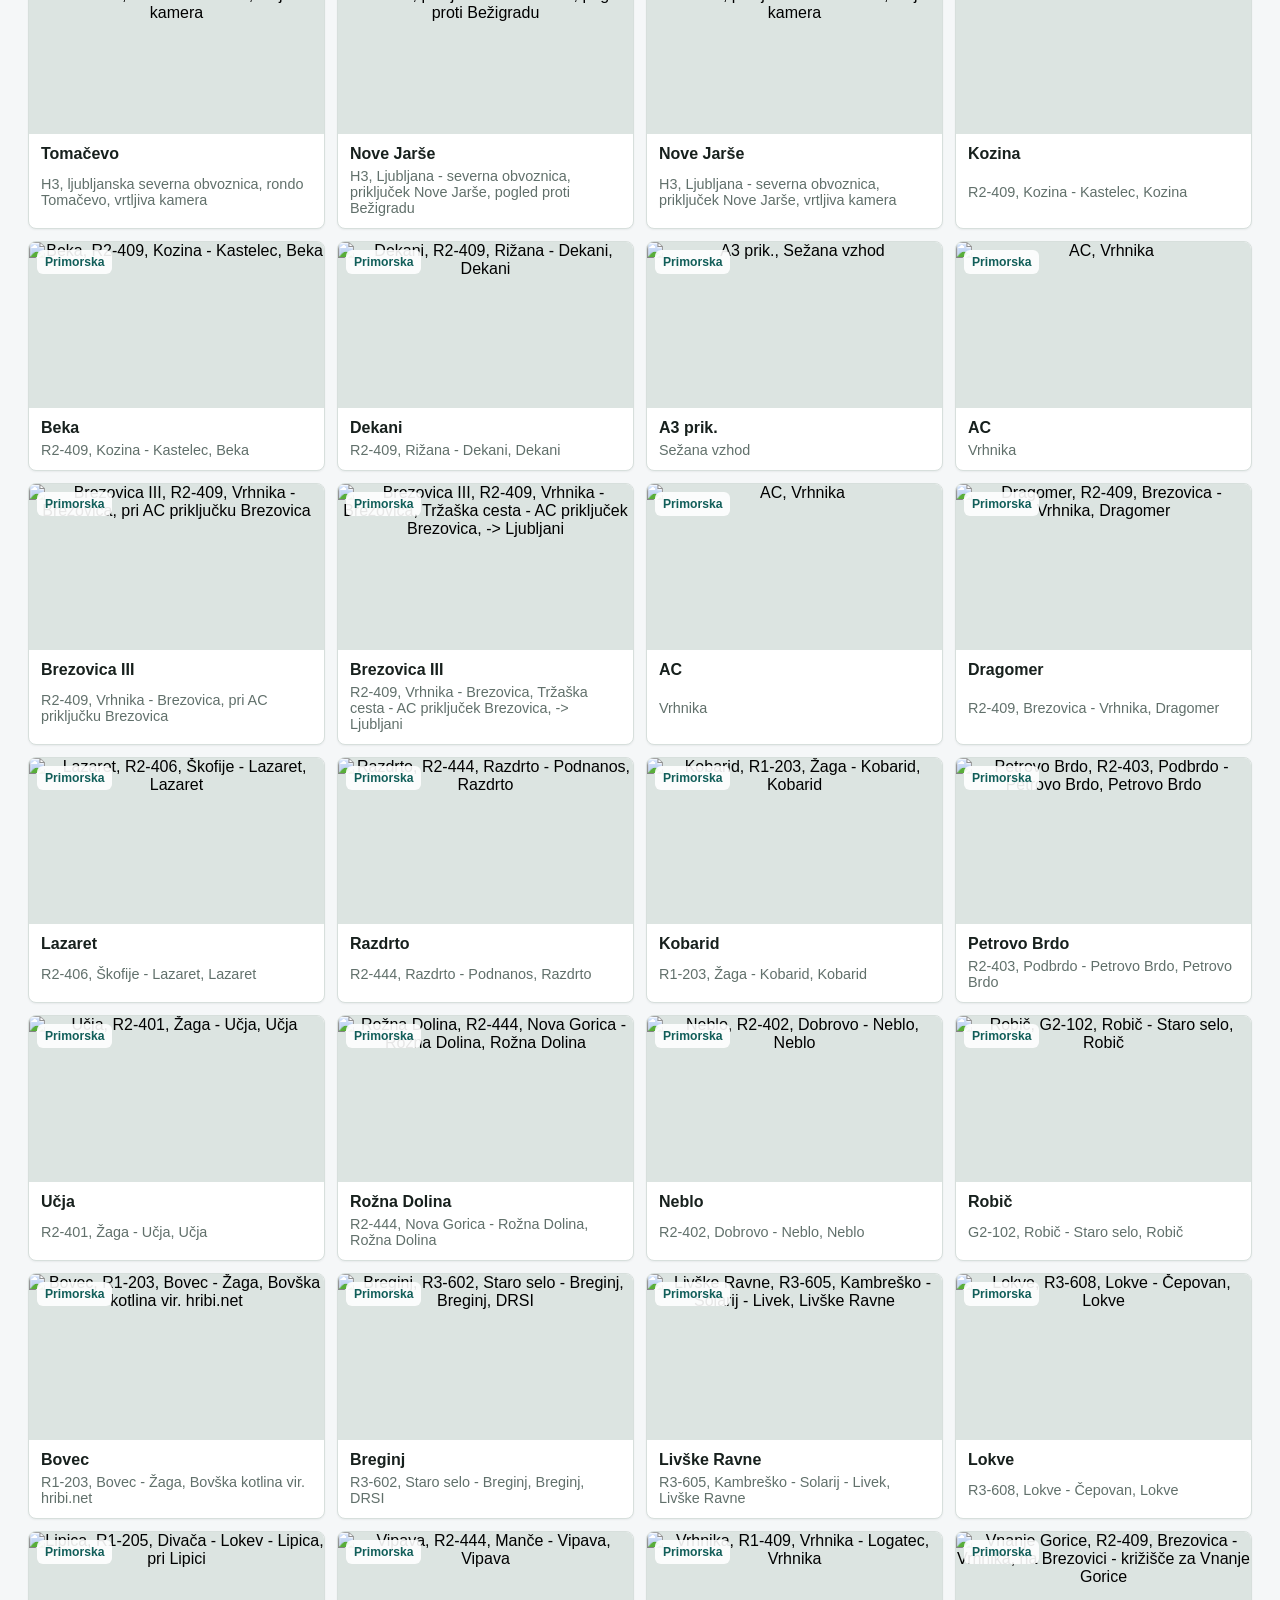
==== commit 6a9d81ae: "Update index.html" ====
--- a/index.html
+++ b/index.html
@@ -11,7 +11,7 @@
         <div class="header-copy">
             <p class="eyebrow">DARS kamere</p>
             <h1>Prometne kamere v živo</h1>
-            <p class="summary">DARS kamere po regijah, regijske kamere ločeno, osvežitev po viru.</p>
+            <p class="summary">Avtocestne DARS kamere po regijah, preostale regijske kamere pa ločeno, dinamična osvežitev glede na vir (DARS/DRSI).</p>
         </div>
         <div class="header-actions">
             <div class="live-status" aria-live="polite">
